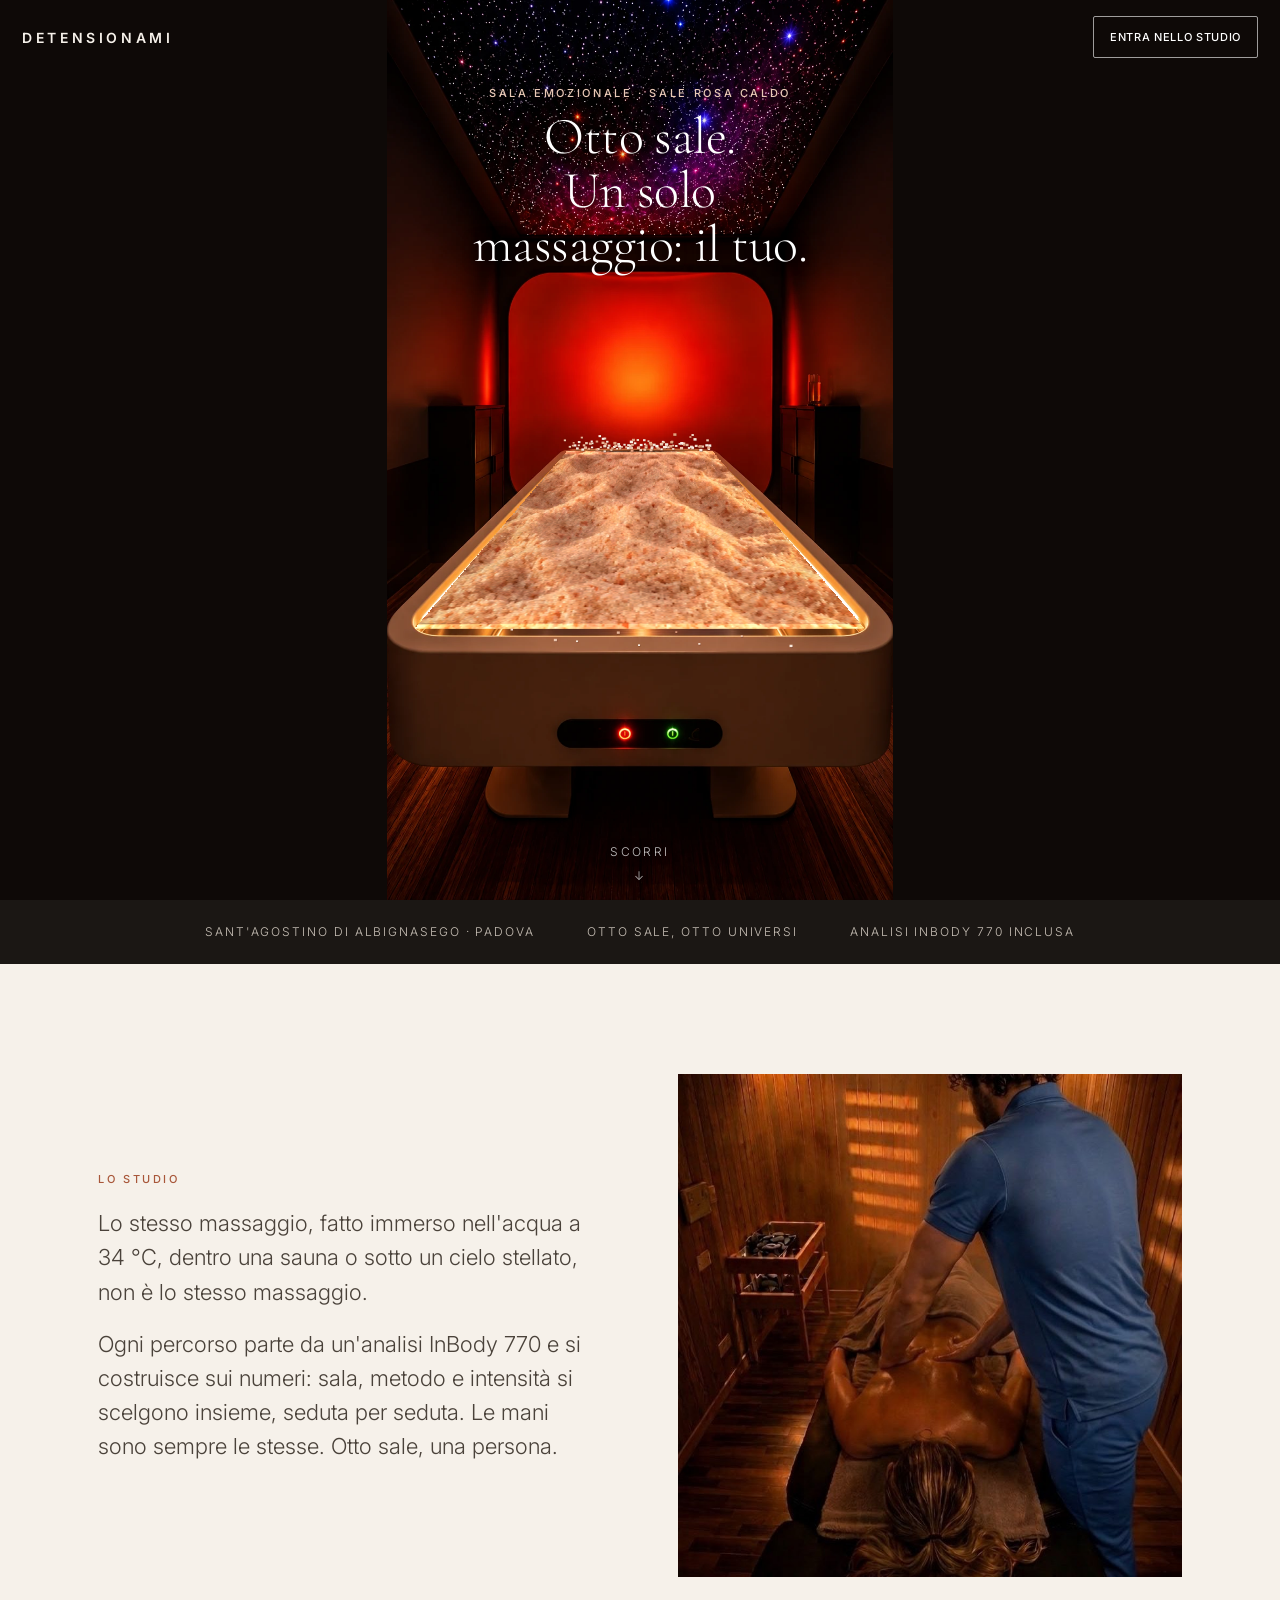
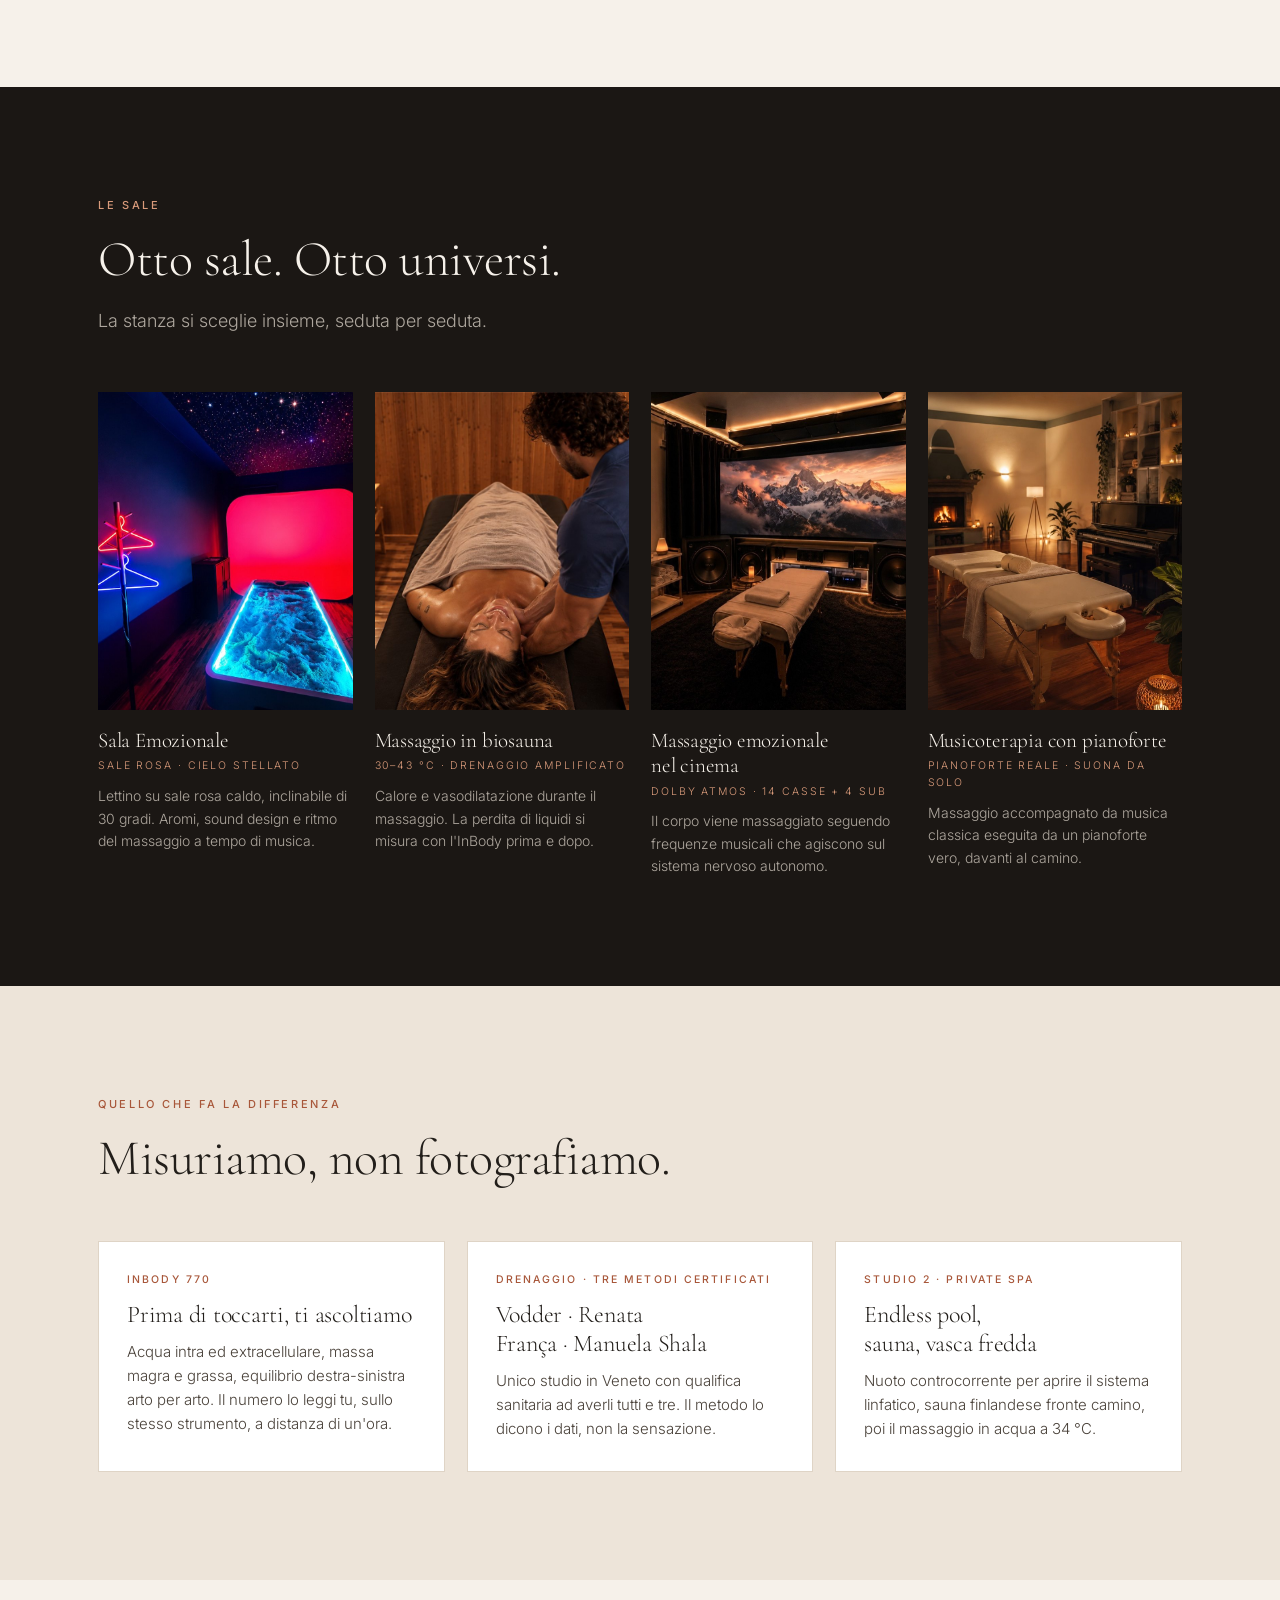
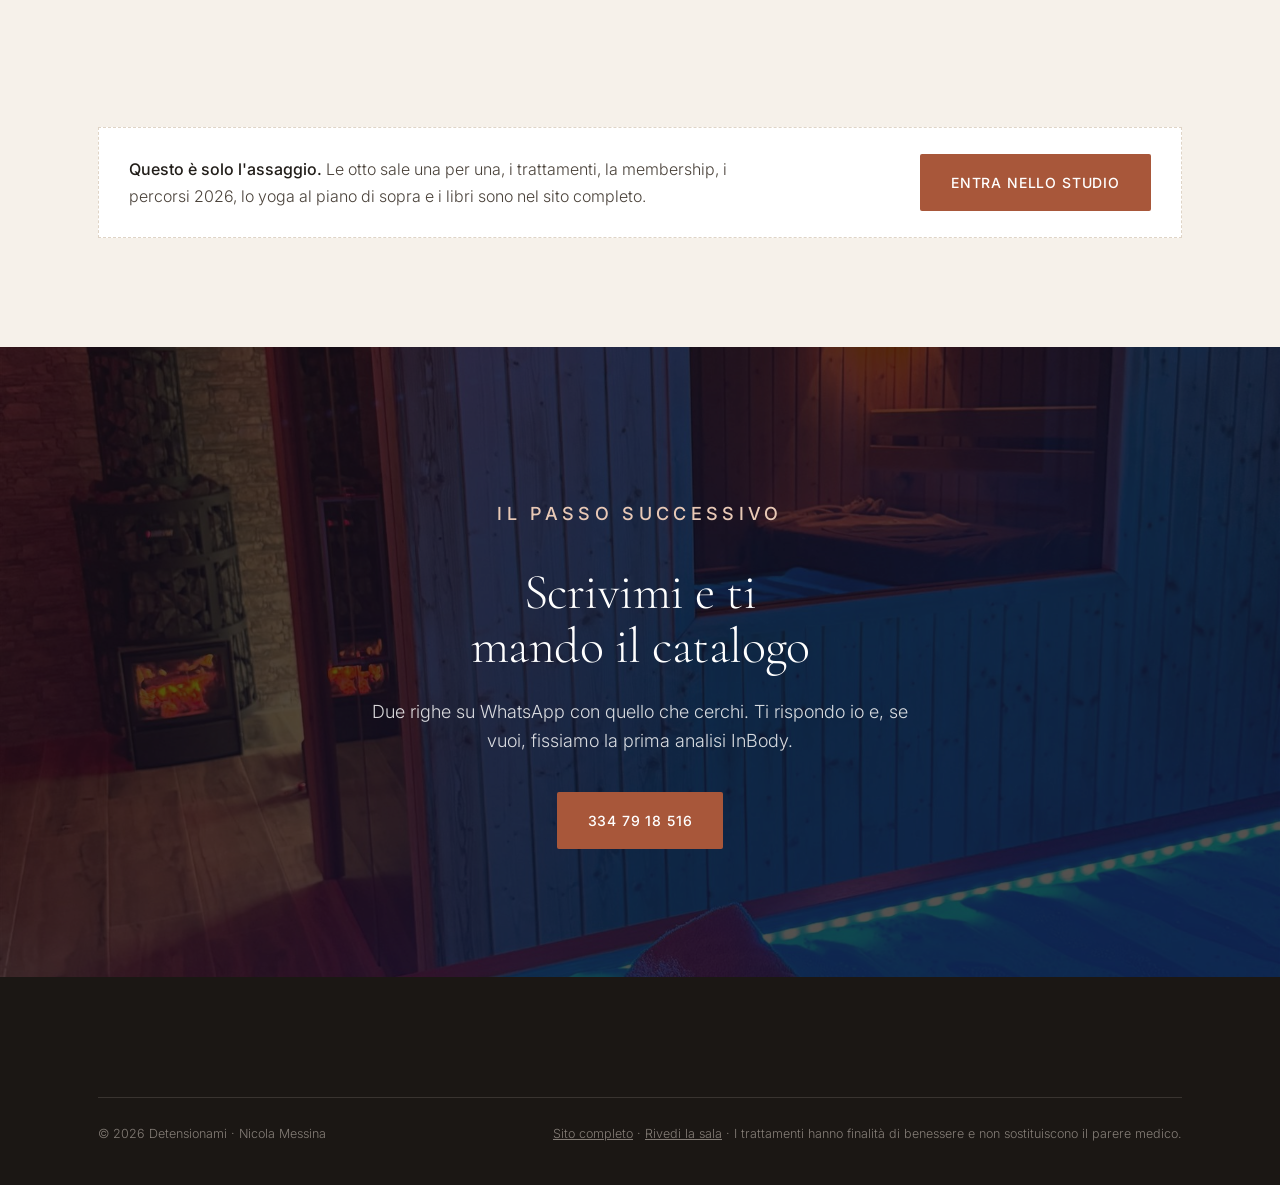
==== index.html @ c7fb6a57 "Sito completo in /studio/, collegato dalla pre-home Co-Authored-By: Claude Fable 5.1 <noreply@anthro" ====
<!doctype html>
<html lang="it">
<head>
<meta charset="utf-8">
<meta name="viewport" content="width=device-width, initial-scale=1, viewport-fit=cover">
<title>Detensionami — Sala Emozionale</title>
<meta name="description" content="Otto sale, un solo massaggio: il tuo. Detensionami, Sant'Agostino di Albignasego, Padova.">
<link rel="stylesheet" href="styles.css">
<style>
  /* ---------- pre-home: il lettino con il sale ---------- */
  .prehome{position:relative; height:100svh; min-height:560px; overflow:hidden; background:#0e0907; color:#fff; touch-action:pan-y}
  .prehome img.room{
    position:absolute; left:var(--img-x,0); top:var(--img-y,0); width:calc(941px * var(--img-scale,1)); height:calc(1671px * var(--img-scale,1));
    max-width:none; pointer-events:none; user-select:none;
  }
  .prehome canvas{position:absolute; inset:0; display:block; touch-action:pan-y}
  .prehome .top{
    position:absolute; left:0; right:0; top:0; z-index:3; display:flex; justify-content:space-between; align-items:center;
    padding:calc(16px + env(safe-area-inset-top)) 22px 0;
  }
  .prehome .logo{color:var(--sand); font-size:14px}
  .prehome .top .btn{padding:11px 16px; font-size:11px}
  .prehome .caption{
    position:absolute; left:0; right:0; top:calc(84px + env(safe-area-inset-top)); z-index:3; text-align:center; pointer-events:none;
    text-shadow:0 1px 14px rgba(0,0,0,.8); padding:0 22px;
  }
  .prehome .scroll-cue{
    position:absolute; left:0; right:0; bottom:calc(14px + env(safe-area-inset-bottom)); z-index:3; text-align:center; pointer-events:none;
    font-size:12px; letter-spacing:.2em; text-transform:uppercase; color:rgba(255,255,255,.75); text-shadow:0 1px 10px rgba(0,0,0,.9);
  }
  .prehome .scroll-cue::after{content:'↓'; display:block; margin-top:4px; animation:bob 1.6s ease-in-out infinite}
  .prehome .caption .eyebrow{color:var(--blush); margin-bottom:8px}
  .prehome .caption h1{font-size:clamp(28px,7vw,52px); color:#fff; max-width:14ch; margin:0 auto}
  .prehome .caption p.hint{margin:12px auto 0; font-size:14px; color:rgba(255,255,255,.8); max-width:30ch}
  @keyframes bob{0%,100%{transform:translateY(0)}50%{transform:translateY(6px)}}

  /* ---------- il messaggio ---------- */
  .scold{
    position:absolute; inset:0; z-index:4; display:flex; align-items:center; justify-content:center; padding:28px;
    background:rgba(14,9,7,.72); backdrop-filter:blur(6px); opacity:0; pointer-events:none; transition:opacity .6s ease;
  }
  .scold.show{opacity:1; pointer-events:auto}
  .scold .box{max-width:520px; text-align:center}
  .scold .box p.eyebrow{color:var(--clay-light)}
  .scold h2{color:var(--sand); font-size:clamp(30px,7vw,54px); margin-bottom:26px}
  .scold .actions{display:flex; gap:12px; justify-content:center; flex-wrap:wrap}
  .scold .btn-light{border-color:rgba(255,255,255,.4)}

  /* ---------- riassunto studio ---------- */
  .intro-band{padding:clamp(60px,9vw,110px) 0}
  .room-grid .room img{aspect-ratio:4/5}
  .site-footer{padding-top:60px}
  @media(max-width:900px){ .nav-links{display:none} }
</style>
</head>
<body>

<!-- ================= PRE-HOME ================= -->
<header class="prehome" id="prehome">
  <img class="room" src="img/lettino-vuoto.webp" alt="Sala emozionale: lettino LEMI Aemotion sotto il cielo stellato, luce rossa">
  <canvas id="salt" aria-hidden="true"></canvas>

  <div class="top">
    <a class="logo" href="studio/">DETENSIONAMI</a>
    <a class="btn btn-light" href="studio/">Entra nello studio</a>
  </div>

  <div class="caption">
    <p class="eyebrow">Sala emozionale · sale rosa caldo</p>
    <h1>Otto sale. Un solo massaggio: il tuo.</h1>
  </div>
  <div class="scroll-cue">Scorri</div>

  <div class="scold" id="scold" role="dialog" aria-live="polite">
    <div class="box">
      <p class="eyebrow" id="scoldEyebrow">Nicola</p>
      <h2 id="scoldText">Finito di fare casino? Secondo me hai bisogno di rilassarti.</h2>
      <div class="actions">
        <a class="btn btn-primary" href="studio/" id="scoldGo">Vieni a detensionarti</a>
        <button class="btn btn-light" type="button" id="scoldReset">Rimetti il sale</button>
      </div>
    </div>
  </div>
</header>

<main id="studio">

  <div class="strip">
    <div class="wrap">
      <span>Sant'Agostino di Albignasego · Padova</span>
      <span>Otto sale, otto universi</span>
      <span>Analisi InBody 770 inclusa</span>
    </div>
  </div>

  <section class="intro-band">
    <div class="wrap">
      <div class="split">
        <div class="split-body intro">
          <p class="eyebrow">Lo studio</p>
          <p>Lo stesso massaggio, fatto immerso nell'acqua a 34 °C, dentro una sauna o sotto un cielo stellato, non è lo stesso massaggio.</p>
          <p>Ogni percorso parte da un'analisi InBody 770 e si costruisce sui numeri: sala, metodo e intensità si scelgono insieme, seduta per seduta. Le mani sono sempre le stesse. Otto sale, una persona.</p>
        </div>
        <div class="split-media"><img src="img/hero-mani.jpg" alt="Nicola Messina esegue un drenaggio nella sala biosauna"></div>
      </div>
    </div>
  </section>

  <section class="sale">
    <div class="wrap">
      <div class="section-head">
        <p class="eyebrow" style="color:var(--clay-light)">Le sale</p>
        <h2>Otto sale. Otto universi.</h2>
        <p>La stanza si sceglie insieme, seduta per seduta.</p>
      </div>
      <div class="room-grid">
        <div class="room">
          <img src="img/emozionale.jpg" alt="Sala emozionale con lettino su sale rosa e cielo stellato">
          <h3>Sala Emozionale</h3>
          <p class="room-tag">Sale rosa · cielo stellato</p>
          <p>Lettino su sale rosa caldo, inclinabile di 30 gradi. Aromi, sound design e ritmo del massaggio a tempo di musica.</p>
        </div>
        <div class="room">
          <img src="img/biosauna-trattamento.jpg" alt="Massaggio nella sala biosauna">
          <h3>Massaggio in biosauna</h3>
          <p class="room-tag">30–43 °C · drenaggio amplificato</p>
          <p>Calore e vasodilatazione durante il massaggio. La perdita di liquidi si misura con l'InBody prima e dopo.</p>
        </div>
        <div class="room">
          <img src="img/cinema.jpg" alt="Sala cinema con lettino davanti allo schermo">
          <h3>Massaggio emozionale nel cinema</h3>
          <p class="room-tag">Dolby Atmos · 14 casse + 4 sub</p>
          <p>Il corpo viene massaggiato seguendo frequenze musicali che agiscono sul sistema nervoso autonomo.</p>
        </div>
        <div class="room">
          <img src="img/pianoforte.jpg" alt="Sala con pianoforte e camino acceso">
          <h3>Musicoterapia con pianoforte</h3>
          <p class="room-tag">Pianoforte reale · suona da solo</p>
          <p>Massaggio accompagnato da musica classica eseguita da un pianoforte vero, davanti al camino.</p>
        </div>
      </div>
    </div>
  </section>

  <section style="background:var(--sand-2)">
    <div class="wrap">
      <div class="section-head">
        <p class="eyebrow">Quello che fa la differenza</p>
        <h2>Misuriamo, non fotografiamo.</h2>
      </div>
      <div class="treat-grid">
        <div class="treat">
          <p class="t-meta">InBody 770</p>
          <h3>Prima di toccarti, ti ascoltiamo</h3>
          <p>Acqua intra ed extracellulare, massa magra e grassa, equilibrio destra-sinistra arto per arto. Il numero lo leggi tu, sullo stesso strumento, a distanza di un'ora.</p>
        </div>
        <div class="treat">
          <p class="t-meta">Drenaggio · tre metodi certificati</p>
          <h3>Vodder · Renata França · Manuela Shala</h3>
          <p>Unico studio in Veneto con qualifica sanitaria ad averli tutti e tre. Il metodo lo dicono i dati, non la sensazione.</p>
        </div>
        <div class="treat">
          <p class="t-meta">Studio 2 · private spa</p>
          <h3>Endless pool, sauna, vasca fredda</h3>
          <p>Nuoto controcorrente per aprire il sistema linfatico, sauna finlandese fronte camino, poi il massaggio in acqua a 34 °C.</p>
        </div>
      </div>
    </div>
  </section>

  <section>
    <div class="wrap">
      <div class="price-note">
        <p><strong>Questo è solo l'assaggio.</strong> Le otto sale una per una, i trattamenti, la membership, i percorsi 2026, lo yoga al piano di sopra e i libri sono nel sito completo.</p>
        <a class="btn btn-primary" href="studio/">Entra nello studio</a>
      </div>
    </div>
  </section>

  <section class="final">
    <img src="img/sauna-vasca.jpg" alt="Sauna finlandese e lettino ad acqua dello Studio 2">
    <div class="wrap">
      <p class="eyebrow" style="color:var(--blush)">Il passo successivo</p>
      <h2>Scrivimi e ti mando il catalogo</h2>
      <p>Due righe su WhatsApp con quello che cerchi. Ti rispondo io e, se vuoi, fissiamo la prima analisi InBody.</p>
      <a class="btn btn-primary" href="https://wa.me/393347918516?text=Ciao%20Nicola%2C%20vorrei%20ricevere%20il%20catalogo%20aggiornato%20in%20PDF." target="_blank" rel="noopener">334 79 18 516</a>
    </div>
  </section>

</main>

<footer class="site-footer">
  <div class="wrap">
    <div class="foot-bottom">
      <span>© 2026 Detensionami · Nicola Messina</span>
      <span><a href="studio/">Sito completo</a> · <a href="#prehome">Rivedi la sala</a> · I trattamenti hanno finalità di benessere e non sostituiscono il parere medico.</span>
    </div>
  </div>
</footer>

<script src="salt.js"></script>
<script>
(function () {
  // frasi diverse a ogni visita
  var PHRASES = [
    ['Nicola', 'Finito di fare casino? Secondo me hai bisogno di rilassarti.'],
    ['Nicola', 'Ti vedo stressato. Vieni a detensionarti.'],
    ['Nicola', 'Il sale lo rimetto a posto io. Tu pensa a respirare.'],
    ['Nicola', 'Ok, hai vinto. Ora tocca a me: un\'ora in sala emozionale.'],
    ['Nicola', 'Terza volta che svuoti il lettino. Ti aspetto, davvero.']
  ];
  var visit = 0;
  try { visit = parseInt(localStorage.getItem('dt-visit') || '0', 10); localStorage.setItem('dt-visit', String(visit + 1)); } catch (e) {}
  var phrase = PHRASES[Math.min(visit, PHRASES.length - 1)];
  document.getElementById('scoldEyebrow').textContent = phrase[0];
  document.getElementById('scoldText').textContent = phrase[1];

  var scold = document.getElementById('scold'), shown = false;
  Salt.onChange(function (fractionOut) {
    if (shown) return;
    // solo quando almeno metà del sale è fuori dal lettino
    if (fractionOut >= 0.5) { shown = true; scold.classList.add('show'); }
  });
  document.getElementById('scoldReset').addEventListener('click', function () {
    scold.classList.remove('show'); shown = false; Salt.reset();
  });
  document.getElementById('scoldGo').addEventListener('click', function () { scold.classList.remove('show'); });

  // la simulazione gira solo quando la pre-home è visibile
  var io = new IntersectionObserver(function (en) { en[0].isIntersecting ? Salt.resume() : Salt.pause(); }, { threshold: 0.05 });
  io.observe(document.getElementById('prehome'));
})();
</script>
</body>
</html>
---- styles.css ----
@import url('https://fonts.googleapis.com/css2?family=Cormorant+Garamond:wght@300;400;500&family=Inter:wght@300;400;500;600&display=swap');

/* Detensionami tokens — taken 1:1 from the studio website */
:root{
  /* surfaces */
  --sand:#F6F1EA;
  --sand-2:#EDE4D9;
  --paper:#FFFFFF;
  --espresso:#1B1714;
  /* text */
  --ink:#221E1A;
  --ink-soft:#4A423A;
  --muted:#8A7C6E;
  /* accent */
  --clay:#A8573A;
  --clay-dark:#8E4529;
  /* accents used on dark / photo surfaces */
  --clay-light:#D89A7A;
  --clay-glow:#E0A184;
  --blush:#E9C9B6;
  /* lines */
  --line:#DFD4C6;
  --line-dark:rgba(237,228,217,.16);
  /* type */
  --serif:'Cormorant Garamond', Georgia, 'Times New Roman', serif;
  --sans:'Inter', -apple-system, BlinkMacSystemFont, 'Segoe UI', Roboto, sans-serif;
  /* layout */
  --wrap:1140px;
  --header-h:74px;
  --bar-h:76px;
}

/* Detensionami component styles — extracted from the studio website */
*{box-sizing:border-box}
html{scroll-behavior:auto}
body{
  margin:0; background:var(--sand); color:var(--ink);
  font-family:var(--sans); font-size:17px; line-height:1.65;
  font-weight:300; -webkit-font-smoothing:antialiased;
}
img{max-width:100%; display:block}
a{color:inherit}
a:focus-visible, summary:focus-visible, button:focus-visible{outline:2px solid var(--clay); outline-offset:3px}
[id]{scroll-margin-top:calc(var(--header-h) + 8px)}

.wrap{max-width:var(--wrap); margin:0 auto; padding:0 28px}
.eyebrow{
  font-size:11px; letter-spacing:.24em; text-transform:uppercase;
  font-weight:500; color:var(--clay); margin:0 0 18px;
}
h1,h2,h3{font-family:var(--serif); font-weight:300; letter-spacing:-.01em; margin:0; text-wrap:balance}
h1{font-size:clamp(36px,6.4vw,74px); line-height:1.04}
h2{font-size:clamp(32px,4.4vw,50px); line-height:1.08}
h3{font-size:24px; line-height:1.2}
p{margin:0 0 18px}
section{padding:clamp(70px,8.5vw,120px) 0}
.mobile-only{display:none}

/* ---------- buttons ---------- */
.btn{
  display:inline-flex; align-items:center; justify-content:center; gap:10px;
  font-family:var(--sans); font-size:14px; font-weight:500; letter-spacing:.06em;
  text-transform:uppercase; text-decoration:none;
  padding:16px 30px; border-radius:2px; border:1px solid transparent;
  transition:background .2s ease, color .2s ease, border-color .2s ease;
  cursor:pointer;
}
.btn-primary{background:var(--clay); color:#fff}
.btn-primary:hover{background:var(--clay-dark)}
.btn-ghost{background:transparent; color:var(--ink); border-color:var(--ink)}
.btn-ghost:hover{background:var(--ink); color:var(--sand)}
.btn-light{background:transparent; color:#fff; border-color:rgba(255,255,255,.6)}
.btn-light:hover{background:#fff; color:var(--ink)}
.wa-icon{width:17px; height:17px; flex:none}

/* ---------- header ---------- */
.site-header{
  position:sticky; top:0; z-index:50;
  background:rgba(246,241,234,.94); backdrop-filter:blur(10px);
  border-bottom:1px solid var(--line);
}
.nav{display:flex; align-items:center; justify-content:space-between; height:var(--header-h); gap:16px}
.logo{
  font-family:var(--sans); font-size:15px; font-weight:600;
  letter-spacing:.26em; text-decoration:none;
}
.nav-links{display:flex; gap:30px; list-style:none; margin:0; padding:0}
.nav-links a{
  text-decoration:none; font-size:13px; letter-spacing:.1em;
  text-transform:uppercase; color:var(--ink-soft); font-weight:400;
}
.nav-links a:hover{color:var(--clay)}
.nav .btn{padding:12px 22px; font-size:12px}
.menu-btn{
  display:none; align-items:center; gap:10px;
  background:none; border:1px solid var(--ink); border-radius:2px;
  padding:10px 14px; font-family:var(--sans); font-size:12px; letter-spacing:.12em;
  text-transform:uppercase; color:var(--ink); cursor:pointer;
}
.menu-btn .bars{display:block; width:18px; height:12px; position:relative}
.menu-btn .bars::before,.menu-btn .bars::after{
  content:''; position:absolute; left:0; right:0; height:1.5px; background:currentColor;
  transition:transform .2s ease, top .2s ease;
}
.menu-btn .bars::before{top:0}
.menu-btn .bars::after{top:10px}
body.menu-open .menu-btn .bars::before{top:5px; transform:rotate(45deg)}
body.menu-open .menu-btn .bars::after{top:5px; transform:rotate(-45deg)}

/* full-screen menu (mobile) */
.menu{
  position:fixed; inset:0; z-index:60; background:var(--espresso); color:var(--sand);
  display:none; flex-direction:column; padding:calc(var(--header-h) + 24px) 28px 40px;
}
body.menu-open .menu{display:flex}
body.menu-open{overflow:hidden}
.menu .menu-close{
  position:absolute; top:18px; right:22px; background:none; border:0; color:var(--sand);
  font-size:34px; line-height:1; cursor:pointer; padding:8px 12px; font-weight:300;
}
.menu ol{list-style:none; margin:0; padding:0; counter-reset:m}
.menu li{border-bottom:1px solid rgba(237,228,217,.16)}
.menu li a{
  display:flex; align-items:baseline; gap:18px; text-decoration:none;
  font-family:var(--serif); font-size:34px; line-height:1.1; padding:20px 0;
}
.menu li a small{
  font-family:var(--sans); font-size:11px; letter-spacing:.2em; color:var(--clay-light); width:26px; flex:none;
}
.menu .menu-foot{margin-top:auto; padding-top:28px; font-size:13px; color:rgba(237,228,217,.6); line-height:1.7}
.menu .menu-foot a{text-decoration:none; color:var(--sand)}

/* fixed bottom bar (mobile) */
.bottom-bar{
  display:none; position:fixed; left:0; right:0; bottom:0; z-index:55;
  padding:10px 14px calc(10px + env(safe-area-inset-bottom));
  background:rgba(246,241,234,.96); backdrop-filter:blur(10px);
  border-top:1px solid var(--line);
  transition:transform .25s ease;
}
.bottom-bar .btn{width:100%; padding:16px 18px; font-size:13px}
.bottom-bar.is-hidden{transform:translateY(110%)}

/* page prev/next (mobile) */
.page-next{
  display:none; border-top:1px solid var(--line);
  padding:30px 28px 40px; text-align:center;
}
.page-next a{
  text-decoration:none; font-family:var(--serif); font-size:26px; color:var(--ink);
}
.page-next a small{
  display:block; font-family:var(--sans); font-size:11px; letter-spacing:.2em;
  text-transform:uppercase; color:var(--clay); margin-bottom:8px;
}
.sale + .page-next, .page-next.on-dark{background:var(--espresso); color:var(--sand); border-color:rgba(237,228,217,.16)}
.page-next.on-dark a{color:var(--sand)}

/* ---------- hero ---------- */
.hero{
  position:relative; display:flex; align-items:flex-end;
  padding:0; color:#fff; overflow:hidden;
}
.hero>img{
  position:absolute; inset:0; width:100%; height:100%;
  object-fit:cover; object-position:center 45%; z-index:0;
}
.hero::after{
  content:''; position:absolute; inset:0; z-index:1;
  background:linear-gradient(to top, rgba(20,16,13,.94) 0%, rgba(20,16,13,.62) 45%, rgba(20,16,13,.22) 100%);
}
.hero .wrap{position:relative; z-index:2; padding-top:clamp(120px,20vw,240px); padding-bottom:clamp(52px,7vw,86px); width:100%}
.hero .eyebrow{color:var(--blush)}
.hero h1{max-width:16ch}
.hero .lede{
  font-size:clamp(17px,2vw,21px); max-width:52ch;
  margin:24px 0 34px; color:rgba(255,255,255,.87); font-weight:300;
}
.hero-cta{display:flex; flex-wrap:wrap; gap:14px}

/* ---------- strip ---------- */
.strip{background:var(--espresso); color:var(--sand-2)}
.strip .wrap{
  display:flex; flex-wrap:wrap; justify-content:center; gap:14px 52px;
  padding-top:22px; padding-bottom:22px;
  font-size:12px; letter-spacing:.16em; text-transform:uppercase; text-align:center;
}
.strip span{opacity:.82}

/* ---------- intro ---------- */
.intro{max-width:720px}
.intro p{font-size:clamp(18px,2.1vw,22px); line-height:1.55; color:var(--ink-soft)}
.intro p:first-of-type{color:var(--ink)}

/* ---------- explore tiles (mobile home) ---------- */
.explore{padding:0 0 clamp(60px,8vw,100px)}
.tiles{display:grid; grid-template-columns:1fr 1fr; gap:12px}
.tile{
  position:relative; display:block; aspect-ratio:1/1.05; overflow:hidden;
  text-decoration:none; color:#fff; background:var(--espresso);
}
.tile img{width:100%; height:100%; object-fit:cover; opacity:.85}
.tile span{
  position:absolute; left:14px; right:14px; bottom:14px;
  font-family:var(--serif); font-size:22px; line-height:1.1;
  text-shadow:0 1px 10px rgba(0,0,0,.6);
}
.tile small{
  position:absolute; left:14px; top:12px; font-size:10px; letter-spacing:.2em;
  text-transform:uppercase; color:var(--blush);
}

/* ---------- benefits ---------- */
.benefits{background:var(--sand-2)}
.benefit-grid{
  display:grid; grid-template-columns:repeat(3,1fr); gap:1px;
  margin-top:56px; background:var(--line); border:1px solid var(--line);
}
.benefit{background:var(--sand-2); padding:34px 30px}
.benefit h3{font-size:20px; margin-bottom:8px}
.benefit p{font-size:15px; color:var(--ink-soft); margin:0; line-height:1.6}
@media(max-width:900px){ .benefit-grid{grid-template-columns:repeat(2,1fr)} }
@media(max-width:600px){ .benefit-grid{grid-template-columns:1fr} }

/* ---------- trattamenti ---------- */
.treat-grid{display:grid; grid-template-columns:repeat(3,1fr); gap:22px}
@media(max-width:900px){ .treat-grid{grid-template-columns:1fr 1fr} }
@media(max-width:600px){ .treat-grid{grid-template-columns:1fr} }
.treat{background:var(--paper); border:1px solid var(--line); padding:30px 28px}
.treat .t-meta{
  font-size:10.5px; letter-spacing:.2em; text-transform:uppercase;
  color:var(--clay); font-weight:500; margin:0 0 12px;
}
.treat h3{font-size:24px; margin-bottom:10px}
.treat p{font-size:15px; color:var(--ink-soft); margin:0; line-height:1.6}

/* ---------- percorsi ---------- */
.section-head{max-width:680px; margin-bottom:56px}
.section-head p{color:var(--muted); font-size:18px; margin:20px 0 0}
.cards{display:grid; grid-template-columns:repeat(2,1fr); gap:26px}
@media(max-width:860px){ .cards{grid-template-columns:1fr} }
.card{
  background:var(--paper); border:1px solid var(--line);
  padding:40px 36px 34px; display:flex; flex-direction:column;
  position:relative;
}
.card.featured{background:var(--espresso); color:var(--sand); border-color:var(--espresso)}
.card.featured .card-meta,.card.featured li{color:rgba(237,228,217,.78)}
.card.featured .card-rule{background:rgba(237,228,217,.2)}
.tag{
  position:absolute; top:-1px; right:-1px;
  background:var(--clay); color:#fff; font-size:10px; font-weight:600;
  letter-spacing:.18em; text-transform:uppercase; padding:8px 14px;
}
.card-meta{
  font-size:11px; letter-spacing:.2em; text-transform:uppercase;
  color:var(--muted); margin-bottom:14px; font-weight:500;
}
.card h3{font-size:30px; margin-bottom:6px}
.card-format{
  font-family:var(--serif); font-size:20px; color:var(--clay);
  margin:0 0 22px;
}
.card.featured .card-format{color:var(--clay-glow)}
.card-rule{height:1px; background:var(--line); margin:0 0 22px}
.card ul{list-style:none; margin:0 0 28px; padding:0; font-size:15.5px; color:var(--ink-soft)}
.card li{padding:9px 0 9px 26px; position:relative; line-height:1.5}
.card li::before{
  content:''; position:absolute; left:0; top:17px;
  width:9px; height:1px; background:var(--clay);
}
.card .btn{margin-top:auto; align-self:flex-start}

.price-note{
  margin-top:38px; padding:26px 30px;
  border:1px dashed var(--line); background:var(--paper);
  display:flex; flex-wrap:wrap; align-items:center; justify-content:space-between; gap:20px;
}
.price-note p{margin:0; font-size:16px; color:var(--ink-soft); max-width:62ch}
.price-note strong{font-weight:500; color:var(--ink)}

/* ---------- split ---------- */
.split{display:grid; grid-template-columns:1fr 1fr; gap:clamp(34px,6vw,80px); align-items:center}
.split.reverse .split-media{order:2}
@media(max-width:860px){ .split{grid-template-columns:1fr} .split.reverse .split-media{order:0} }
.split-media img{width:100%; max-height:620px; object-fit:cover}
.split-body p{color:var(--ink-soft)}
.quote{
  font-family:var(--serif); font-size:clamp(26px,3.2vw,36px); line-height:1.25;
  color:var(--ink); margin:0 0 22px;
}
.facts{list-style:none; margin:28px 0 0; padding:0; border-top:1px solid var(--line)}
.facts li{
  padding:14px 0; border-bottom:1px solid var(--line);
  font-size:15px; color:var(--ink-soft);
  display:flex; gap:16px; align-items:baseline;
}
.facts li b{
  font-weight:500; color:var(--clay); font-size:11px;
  letter-spacing:.16em; text-transform:uppercase; flex:none; width:112px;
}
.facts li a{text-decoration:none; border-bottom:1px solid var(--line)}

/* ---------- sale ---------- */
.sale{background:var(--espresso); color:var(--sand)}
.sale h2{color:var(--sand)}
.sale .section-head{max-width:760px}
.sale .section-head p{color:rgba(237,228,217,.7)}
.room-grid{display:grid; grid-template-columns:repeat(4,1fr); gap:22px}
@media(max-width:980px){ .room-grid{grid-template-columns:repeat(2,1fr)} }
@media(max-width:520px){ .room-grid{grid-template-columns:1fr} }
.room img{width:100%; aspect-ratio:4/5; object-fit:cover}
.room h3{font-size:21px; margin:18px 0 5px}
.room .room-tag{
  font-size:10.5px; letter-spacing:.18em; text-transform:uppercase;
  color:var(--clay-light); margin:0 0 10px;
}
.room p{font-size:14px; color:rgba(237,228,217,.7); margin:0; line-height:1.6}
.room-note{
  margin-top:48px; padding-top:34px; border-top:1px solid rgba(237,228,217,.16);
  display:grid; grid-template-columns:120px 1fr; gap:26px; align-items:center;
}
.room-note img{width:120px; height:120px; object-fit:cover}
.room-note p{margin:0; font-size:15px; color:rgba(237,228,217,.72); max-width:64ch}
.room-note b{font-weight:500; color:var(--sand)}
@media(max-width:520px){ .room-note{grid-template-columns:1fr} .room-note img{width:100%; height:180px} }

/* ---------- storia (percorsi) ---------- */
.story{background:var(--espresso); color:var(--sand)}
.story .q{font-family:var(--serif); font-size:clamp(28px,4vw,46px); line-height:1.15; max-width:22ch; margin:0 0 18px; color:var(--sand); text-wrap:balance}
.story .a{font-family:var(--serif); font-size:clamp(22px,2.8vw,30px); color:var(--clay-glow); margin:0 0 40px}
.story .day{max-width:62ch; color:rgba(237,228,217,.82); font-size:17px}
.story .day p{margin:0 0 14px}
.story .last{font-family:var(--serif); font-size:clamp(20px,2.4vw,26px); color:var(--sand); margin-top:26px}

/* ---------- quello che noti (sale) ---------- */
.notice{margin-top:64px; padding-top:44px; border-top:1px solid rgba(237,228,217,.16)}
.notice ul{list-style:none; margin:24px 0 0; padding:0; max-width:680px}
.notice li{font-family:var(--serif); font-size:clamp(21px,2.6vw,28px); line-height:1.25; padding:14px 0; border-bottom:1px solid rgba(237,228,217,.12)}
.notice li:last-child{color:var(--clay-glow)}

/* ---------- drenami ---------- */
.claim{font-family:var(--serif); font-size:clamp(24px,3vw,34px); line-height:1.25; max-width:24ch; margin:0 0 22px; text-wrap:balance}
.dren-grid{display:grid; grid-template-columns:repeat(2,1fr); gap:22px; margin-top:44px}
@media(max-width:700px){ .dren-grid{grid-template-columns:1fr} }
.dren{background:var(--paper); border:1px solid var(--line); padding:30px 28px}
.dren h3{font-size:24px; margin-bottom:10px}
.dren p{margin:0; font-size:15.5px; color:var(--ink-soft); line-height:1.6}
.tile.wide{grid-column:1/-1; aspect-ratio:2/1}

/* ---------- membership ---------- */
.member-head h2{max-width:20ch}
.vs-grid{display:grid; grid-template-columns:1fr 1fr; gap:22px; margin-top:44px}
@media(max-width:760px){ .vs-grid{grid-template-columns:1fr} }
.vs{padding:30px 28px; border:1px solid var(--line); background:var(--paper)}
.vs.win{background:var(--espresso); color:var(--sand); border-color:var(--espresso)}
.vs .vs-lbl{font-size:11px; letter-spacing:.2em; text-transform:uppercase; font-weight:500; color:var(--muted); margin:0 0 10px}
.vs.win .vs-lbl{color:var(--clay-light)}
.vs h3{font-size:26px; margin-bottom:16px}
.vs ul{list-style:none; margin:0; padding:0; font-size:15.5px; color:var(--ink-soft)}
.vs.win ul{color:rgba(237,228,217,.82)}
.vs li{padding:10px 0 10px 26px; position:relative; border-top:1px solid var(--line); line-height:1.5}
.vs.win li{border-top-color:rgba(237,228,217,.16)}
.vs li::before{content:''; position:absolute; left:0; top:20px; width:9px; height:1px; background:var(--clay)}
.cards.three{grid-template-columns:repeat(3,1fr)}
@media(max-width:980px){ .cards.three{grid-template-columns:1fr} }
.tl-wrap{display:grid; grid-template-columns:.9fr 1.1fr; gap:clamp(30px,5vw,70px); align-items:center}
@media(max-width:860px){ .tl-wrap{grid-template-columns:1fr} }
.timeline{border-left:2px solid var(--clay); padding-left:26px}
.tl{display:grid; grid-template-columns:82px 1fr; gap:16px; padding:14px 0; border-bottom:1px solid var(--line)}
.tl:last-child{border-bottom:0}
.tl .m{font-size:11px; letter-spacing:.16em; text-transform:uppercase; color:var(--clay); font-weight:500; padding-top:5px}
.tl h3{font-size:21px; margin-bottom:4px}
.tl p{margin:0; font-size:15px; color:var(--ink-soft); line-height:1.55}

/* ---------- libri ---------- */
.books{list-style:none; margin:0; padding:0; border-top:1px solid var(--line)}
.books li{
  display:grid; grid-template-columns:118px 1fr; gap:18px;
  padding:16px 0; border-bottom:1px solid var(--line); align-items:baseline;
}
.books .when{
  font-size:11px; letter-spacing:.14em; text-transform:uppercase;
  color:var(--clay); font-weight:500; font-variant-numeric:tabular-nums;
}
.books .when small{display:block; color:var(--muted); letter-spacing:.08em; margin-top:3px; font-size:10px}
.books h3{font-size:21px; margin:0 0 3px}
.books p{margin:0; font-size:14.5px; color:var(--ink-soft); line-height:1.55}
@media(max-width:520px){ .books li{grid-template-columns:1fr; gap:6px} }

/* ---------- contatti ---------- */
.contact-grid{display:grid; grid-template-columns:1fr 1fr; gap:clamp(30px,5vw,70px)}
@media(max-width:760px){ .contact-grid{grid-template-columns:1fr} }
.contact-grid h3{font-size:22px; margin-bottom:14px}
.contact-grid p{color:var(--ink-soft); font-size:16px}
.contact-list{list-style:none; margin:0; padding:0; border-top:1px solid var(--line)}
.contact-list li{border-bottom:1px solid var(--line)}
.contact-list a{
  display:flex; justify-content:space-between; align-items:center; gap:14px;
  padding:16px 0; text-decoration:none; font-size:16px;
}
.contact-list a span{color:var(--muted); font-size:12px; letter-spacing:.14em; text-transform:uppercase}
.contact-list a:hover{color:var(--clay)}

/* ---------- faq ---------- */
.faq-list{max-width:840px; border-top:1px solid var(--line)}
details{border-bottom:1px solid var(--line)}
summary{
  list-style:none; cursor:pointer; padding:24px 46px 24px 0;
  font-family:var(--serif); font-size:clamp(20px,2.3vw,25px);
  position:relative; color:var(--ink);
}
summary::-webkit-details-marker{display:none}
summary::after{
  content:'+'; position:absolute; right:6px; top:50%; transform:translateY(-50%);
  font-family:var(--sans); font-weight:300; font-size:26px; color:var(--clay);
}
details[open] summary::after{content:'\2013'}
summary:hover{color:var(--clay)}
details .answer{padding:0 60px 26px 0; color:var(--ink-soft); font-size:16px}
details .answer p:last-child{margin-bottom:0}

/* ---------- terms ---------- */
.terms{background:var(--sand-2)}
.terms-grid{display:grid; grid-template-columns:repeat(2,1fr); gap:0 60px}
@media(max-width:760px){ .terms-grid{grid-template-columns:1fr} }
.terms-grid ul{margin:0; padding:0}
.terms-grid li{
  list-style:none; padding:16px 0 16px 24px; position:relative;
  border-bottom:1px solid var(--line); font-size:15px; color:var(--ink-soft);
}
.terms-grid li::before{
  content:''; position:absolute; left:0; top:25px;
  width:8px; height:1px; background:var(--clay);
}

/* ---------- final cta ---------- */
.final{
  position:relative; color:#fff; text-align:center; overflow:hidden;
  padding:clamp(88px,10vw,140px) 0;
}
.final>img{position:absolute; inset:0; width:100%; height:100%; object-fit:cover; z-index:0}
.final::after{content:''; position:absolute; inset:0; background:rgba(20,16,13,.72); z-index:1}
.final .wrap{position:relative; z-index:2}
.final h2{max-width:18ch; margin:0 auto; color:#fff}
.final p{
  max-width:52ch; margin:24px auto 36px;
  color:rgba(255,255,255,.83); font-size:18px;
}

/* ---------- footer ---------- */
.site-footer{background:var(--espresso); color:rgba(237,228,217,.72); padding:80px 0 40px; font-size:14.5px}
.foot-grid{display:grid; grid-template-columns:1.6fr 1fr 1fr 1.2fr; gap:40px}
@media(max-width:860px){ .foot-grid{grid-template-columns:1fr 1fr} }
@media(max-width:520px){ .foot-grid{grid-template-columns:1fr} }
.foot-logo{
  font-size:15px; font-weight:600; letter-spacing:.26em; color:var(--sand);
  display:block; margin-bottom:16px; text-decoration:none;
}
.foot-grid p{margin:0 0 12px; line-height:1.7; max-width:34ch}
.foot-grid h4{
  font-family:var(--sans); font-size:11px; font-weight:500;
  letter-spacing:.2em; text-transform:uppercase; color:var(--sand);
  margin:0 0 18px;
}
.foot-grid ul{list-style:none; margin:0; padding:0}
.foot-grid li{margin-bottom:11px}
.foot-grid a{text-decoration:none}
.foot-grid a:hover{color:var(--clay-light)}
.foot-bottom{
  margin-top:60px; padding-top:26px; border-top:1px solid rgba(237,228,217,.14);
  display:flex; flex-wrap:wrap; gap:12px 30px; justify-content:space-between;
  font-size:12.5px; color:rgba(237,228,217,.5);
}


/* ---------- design-system additions (not on the site) ---------- */
/* section tones: the site sets these inline with style="background:var(--sand-2)" */
.tone-sand2{background:var(--sand-2)}
.tone-paper{background:var(--paper)}
/* eyebrow on dark / photo surfaces: the site sets these inline */
.eyebrow.on-dark{color:var(--clay-light)}
.eyebrow.on-photo{color:var(--blush)}
/* small button: the site sets this inline on the yoga cards */
.btn-sm{padding:12px 20px; font-size:12px}
.treat .treat-action{margin:18px 0 0}
.page-next.standalone{display:block}

@media(max-width:900px){
  :root{--header-h:64px}
  .nav-links{display:none}
  .hero .wrap{padding-top:96px}
  section{padding:60px 0}
}
@media(max-width:520px){
  .nav .btn span{display:none}
  .nav .btn{padding:11px 13px}
}
@media (prefers-reduced-motion: reduce){ *{transition:none !important} }

/* eyebrow inside .section-head / .intro: on the site the generic `p` rules of those
   containers override .eyebrow (muted 18px). Restore the eyebrow look. */
.section-head p.eyebrow, .intro p.eyebrow, .split-body p.eyebrow{
  font-size:11px; line-height:1.65; color:var(--clay); margin:0 0 18px;
}
.section-head p.eyebrow.on-dark, .intro p.eyebrow.on-dark, .sale .section-head p.eyebrow{color:var(--clay-light)}
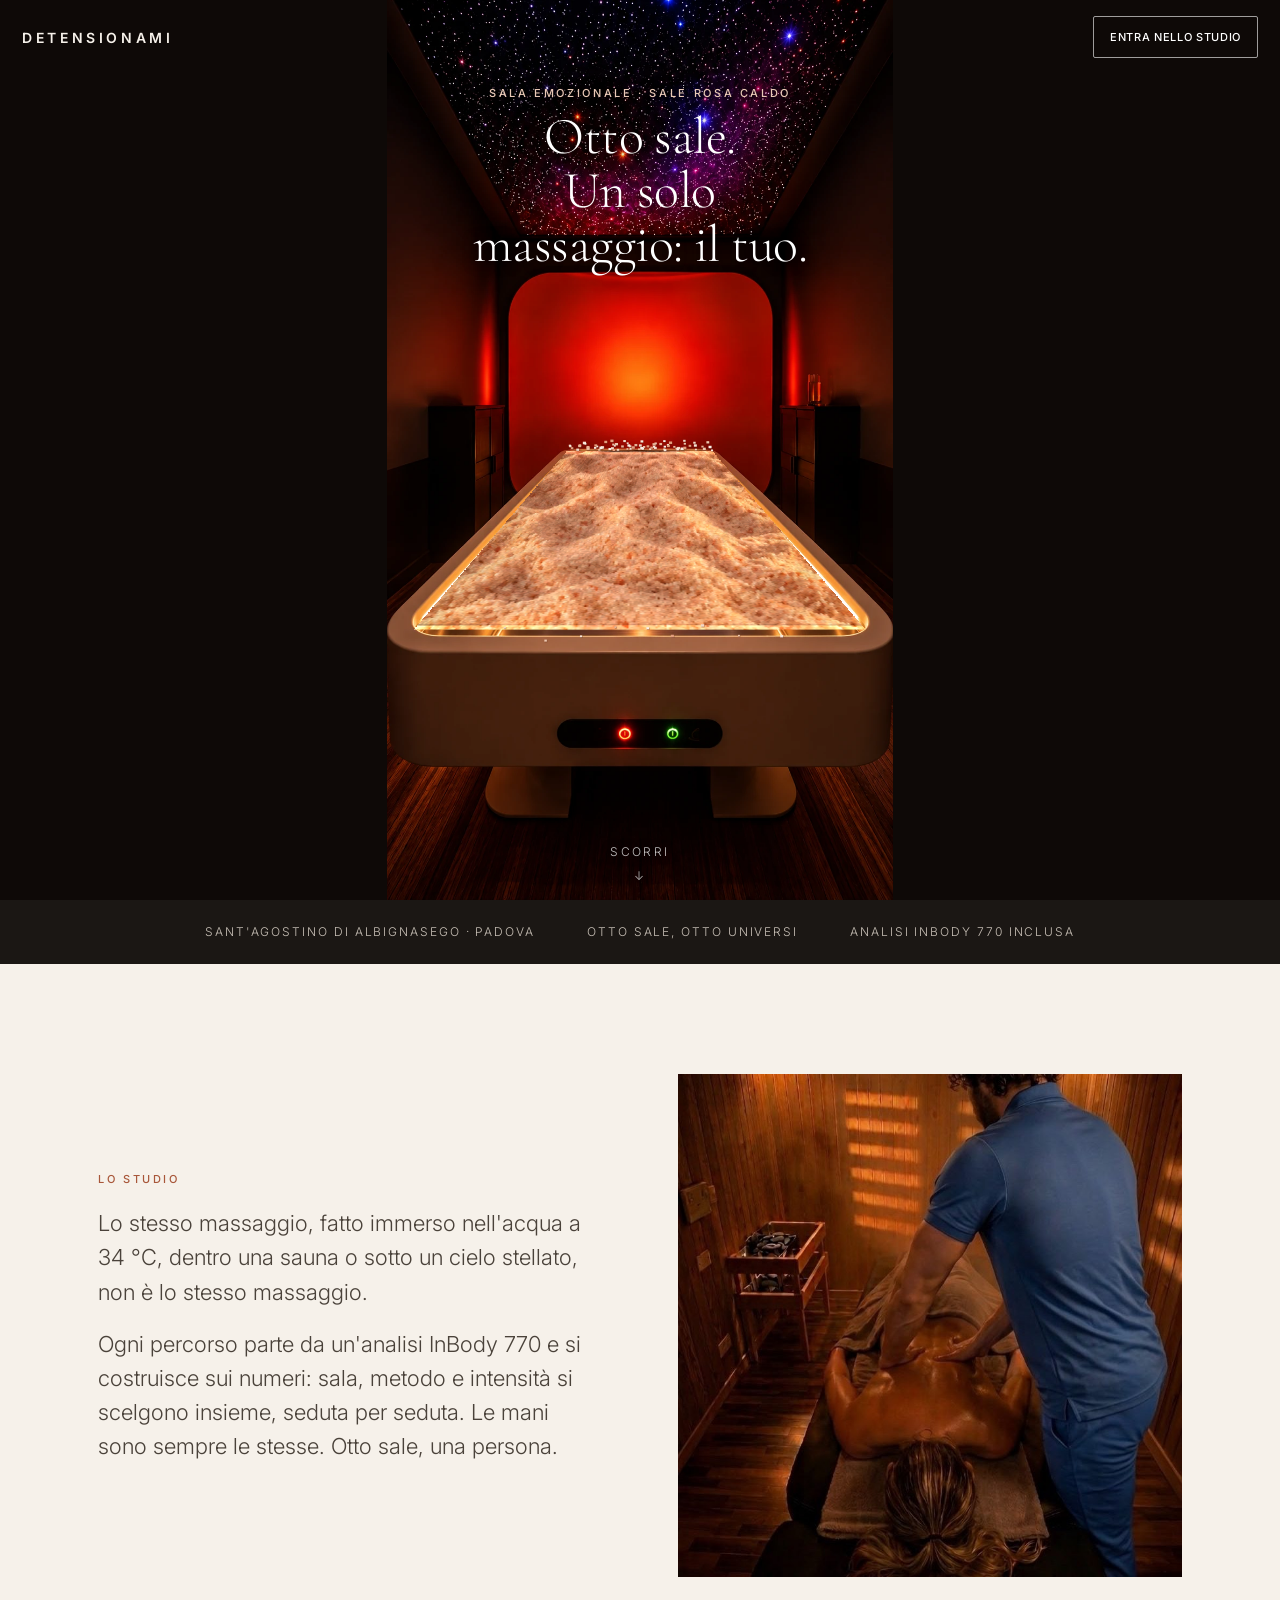
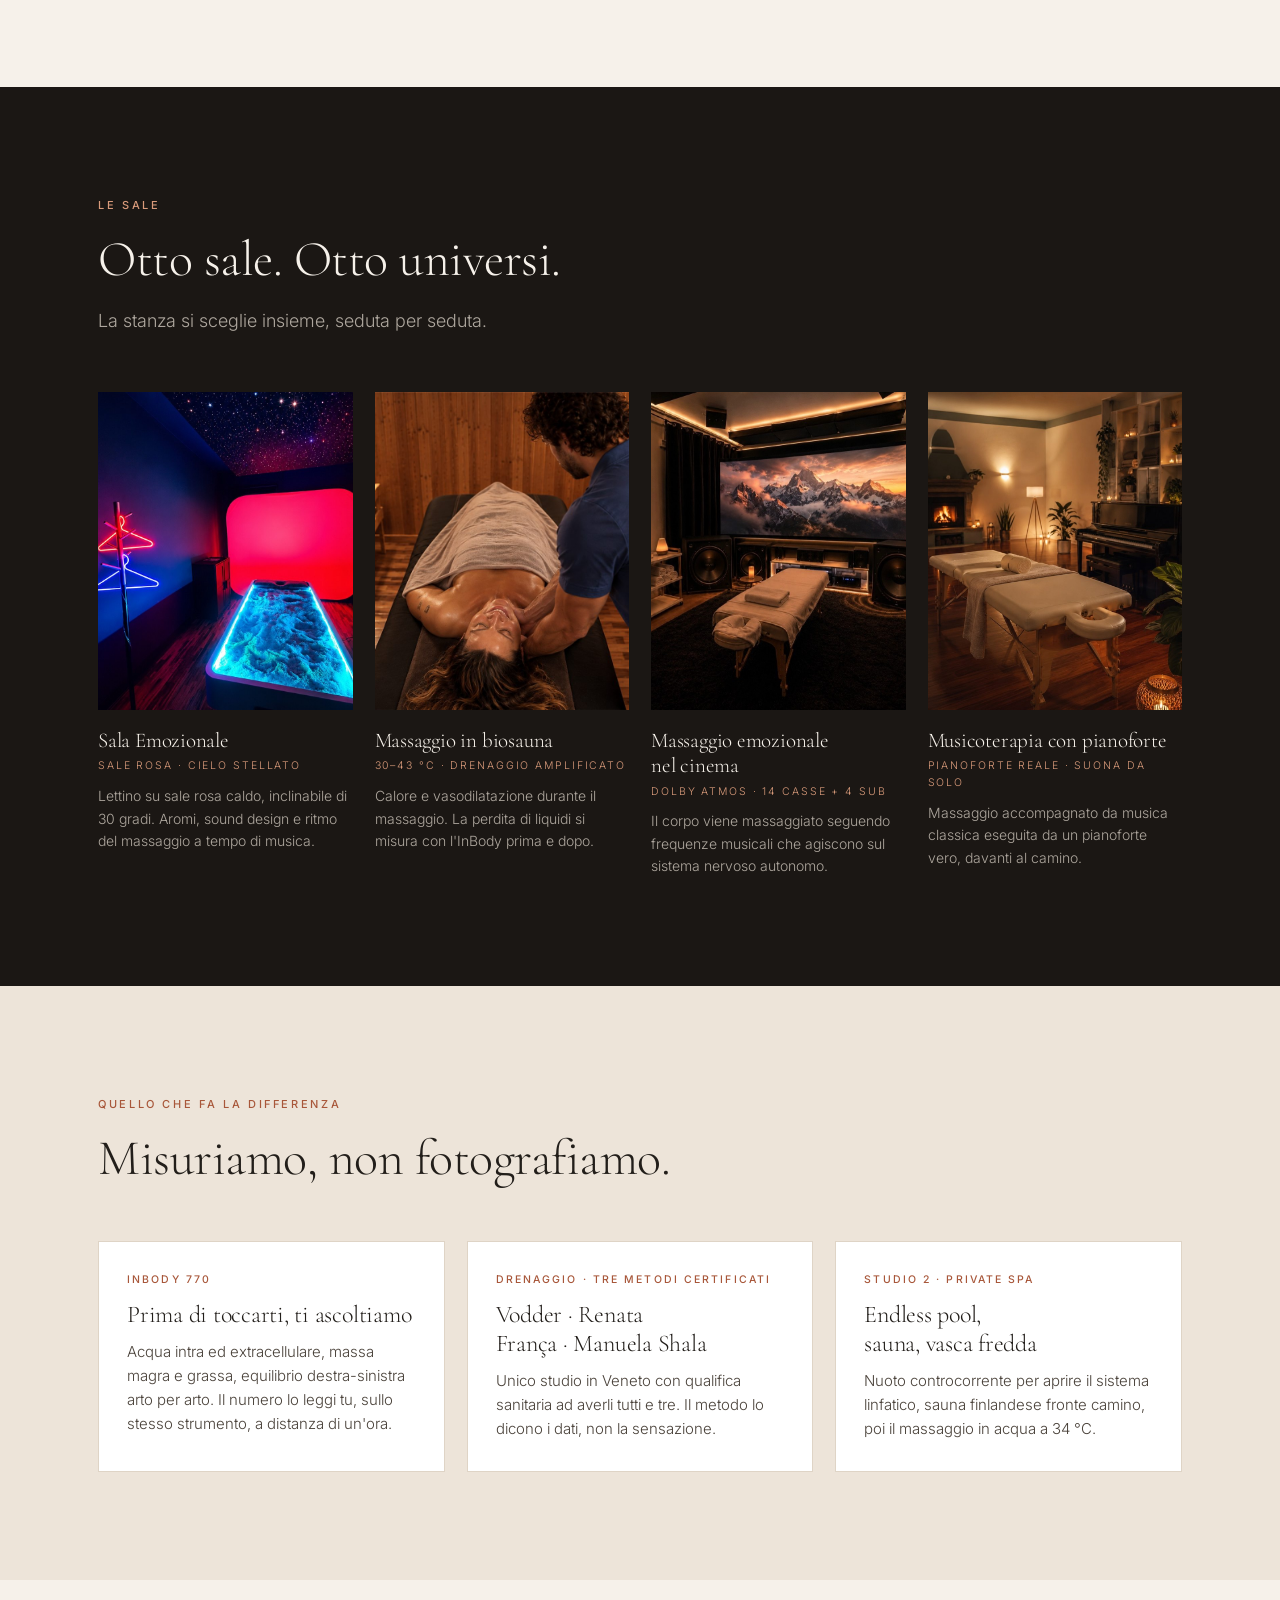
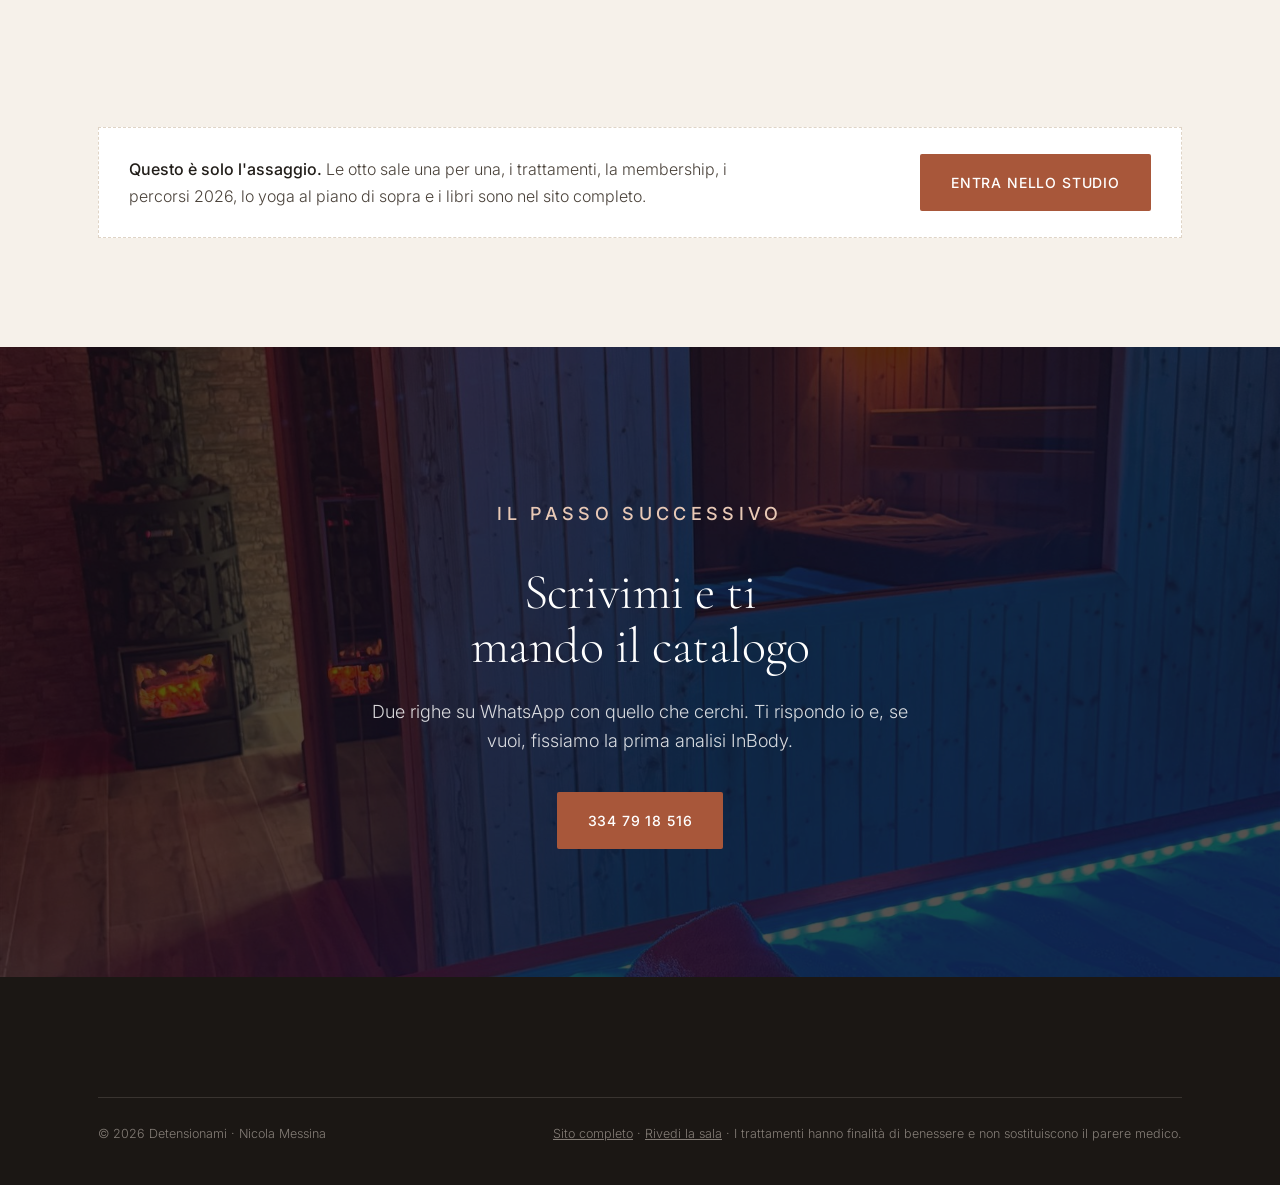
==== commit 72d56463: "Sala biosauna: pietre lanciabili e stufa con vapore; sala casuale a ogni accesso Co-Authored-By: Cla" ====
--- a/index.html
+++ b/index.html
@@ -57,7 +57,7 @@
 
 <!-- ================= PRE-HOME ================= -->
 <header class="prehome" id="prehome">
-  <img class="room" src="img/lettino-vuoto.webp" alt="Sala emozionale: lettino LEMI Aemotion sotto il cielo stellato, luce rossa">
+  <img class="room" src="" alt="">
   <canvas id="salt" aria-hidden="true"></canvas>
 
   <div class="top">
@@ -199,36 +199,63 @@
 </footer>
 
 <script src="salt.js"></script>
+<script src="biosauna.js"></script>
 <script>
 (function () {
-  // frasi diverse a ogni visita
-  var PHRASES = [
-    ['Nicola', 'Finito di fare casino? Secondo me hai bisogno di rilassarti.'],
-    ['Nicola', 'Ti vedo stressato. Vieni a detensionarti.'],
-    ['Nicola', 'Il sale lo rimetto a posto io. Tu pensa a respirare.'],
-    ['Nicola', 'Ok, hai vinto. Ora tocca a me: un\'ora in sala emozionale.'],
-    ['Nicola', 'Terza volta che svuoti il lettino. Ti aspetto, davvero.']
-  ];
+  // ogni accesso apre una sala a caso (o quella scelta con ?sala=...)
+  var ROOMS = {
+    emozionale: {
+      eyebrow: 'Sala emozionale · sale rosa caldo',
+      alt: 'Sala emozionale: lettino LEMI Aemotion sotto il cielo stellato, luce rossa',
+      reset: 'Rimetti il sale',
+      phrases: [
+        'Finito di fare casino? Secondo me hai bisogno di rilassarti.',
+        'Ti vedo stressato. Vieni a detensionarti.',
+        'Il sale lo rimetto a posto io. Tu pensa a respirare.',
+        'Ok, hai vinto. Ora tocca a me: un\'ora in sala emozionale.',
+        'Terza volta che svuoti il lettino. Ti aspetto, davvero.'
+      ]
+    },
+    biosauna: {
+      eyebrow: 'Sala biosauna · pietre calde',
+      alt: 'Cabina biosauna in legno con lettino, telo e pietre calde',
+      reset: 'Rimetti le pietre',
+      phrases: [
+        'Hai finito di tirare sassi? Sdraiati, il vapore lo faccio io.',
+        'Le pietre servono calde sulla schiena, non per terra. Vieni.',
+        'Ti vedo stressato. Trenta gradi e due mani: vieni a detensionarti.',
+        'Ok, la stufa è piena. Ora tocca a te: un\'ora in biosauna.'
+      ]
+    }
+  };
+  var ids = Object.keys(ROOMS);
+  var want = new URLSearchParams(location.search).get('sala');
+  var id = ROOMS[want] ? want : ids[(Math.random() * ids.length) | 0];
+  var cfg = ROOMS[id], mod = window.Rooms[id];
+
+  var stage = document.getElementById('prehome'), canvas = document.getElementById('salt'), img = stage.querySelector('img.room');
+  img.src = mod.photo; img.alt = cfg.alt;
+  document.querySelector('.caption .eyebrow').textContent = cfg.eyebrow;
+  document.getElementById('scoldReset').textContent = cfg.reset;
+
+  // frasi diverse a ogni visita, per sala
   var visit = 0;
-  try { visit = parseInt(localStorage.getItem('dt-visit') || '0', 10); localStorage.setItem('dt-visit', String(visit + 1)); } catch (e) {}
-  var phrase = PHRASES[Math.min(visit, PHRASES.length - 1)];
-  document.getElementById('scoldEyebrow').textContent = phrase[0];
-  document.getElementById('scoldText').textContent = phrase[1];
-
+  try { visit = parseInt(localStorage.getItem('dt-visit-' + id) || '0', 10); localStorage.setItem('dt-visit-' + id, String(visit + 1)); } catch (e) {}
+  document.getElementById('scoldText').textContent = cfg.phrases[Math.min(visit, cfg.phrases.length - 1)];
+
+  var room = mod.init(canvas, stage);
   var scold = document.getElementById('scold'), shown = false;
-  Salt.onChange(function (fractionOut) {
+  room.onChange(function (mess) {
     if (shown) return;
-    // solo quando almeno metà del sale è fuori dal lettino
-    if (fractionOut >= 0.5) { shown = true; scold.classList.add('show'); }
+    if (mess >= 0.5) { shown = true; scold.classList.add('show'); }   // almeno metà del "casino" possibile
   });
-  document.getElementById('scoldReset').addEventListener('click', function () {
-    scold.classList.remove('show'); shown = false; Salt.reset();
-  });
+  document.getElementById('scoldReset').addEventListener('click', function () { scold.classList.remove('show'); shown = false; room.reset(); });
   document.getElementById('scoldGo').addEventListener('click', function () { scold.classList.remove('show'); });
 
   // la simulazione gira solo quando la pre-home è visibile
-  var io = new IntersectionObserver(function (en) { en[0].isIntersecting ? Salt.resume() : Salt.pause(); }, { threshold: 0.05 });
-  io.observe(document.getElementById('prehome'));
+  var io = new IntersectionObserver(function (en) { en[0].isIntersecting ? room.resume() : room.pause(); }, { threshold: 0.05 });
+  io.observe(stage);
+  window.Room = room;
 })();
 </script>
 </body>
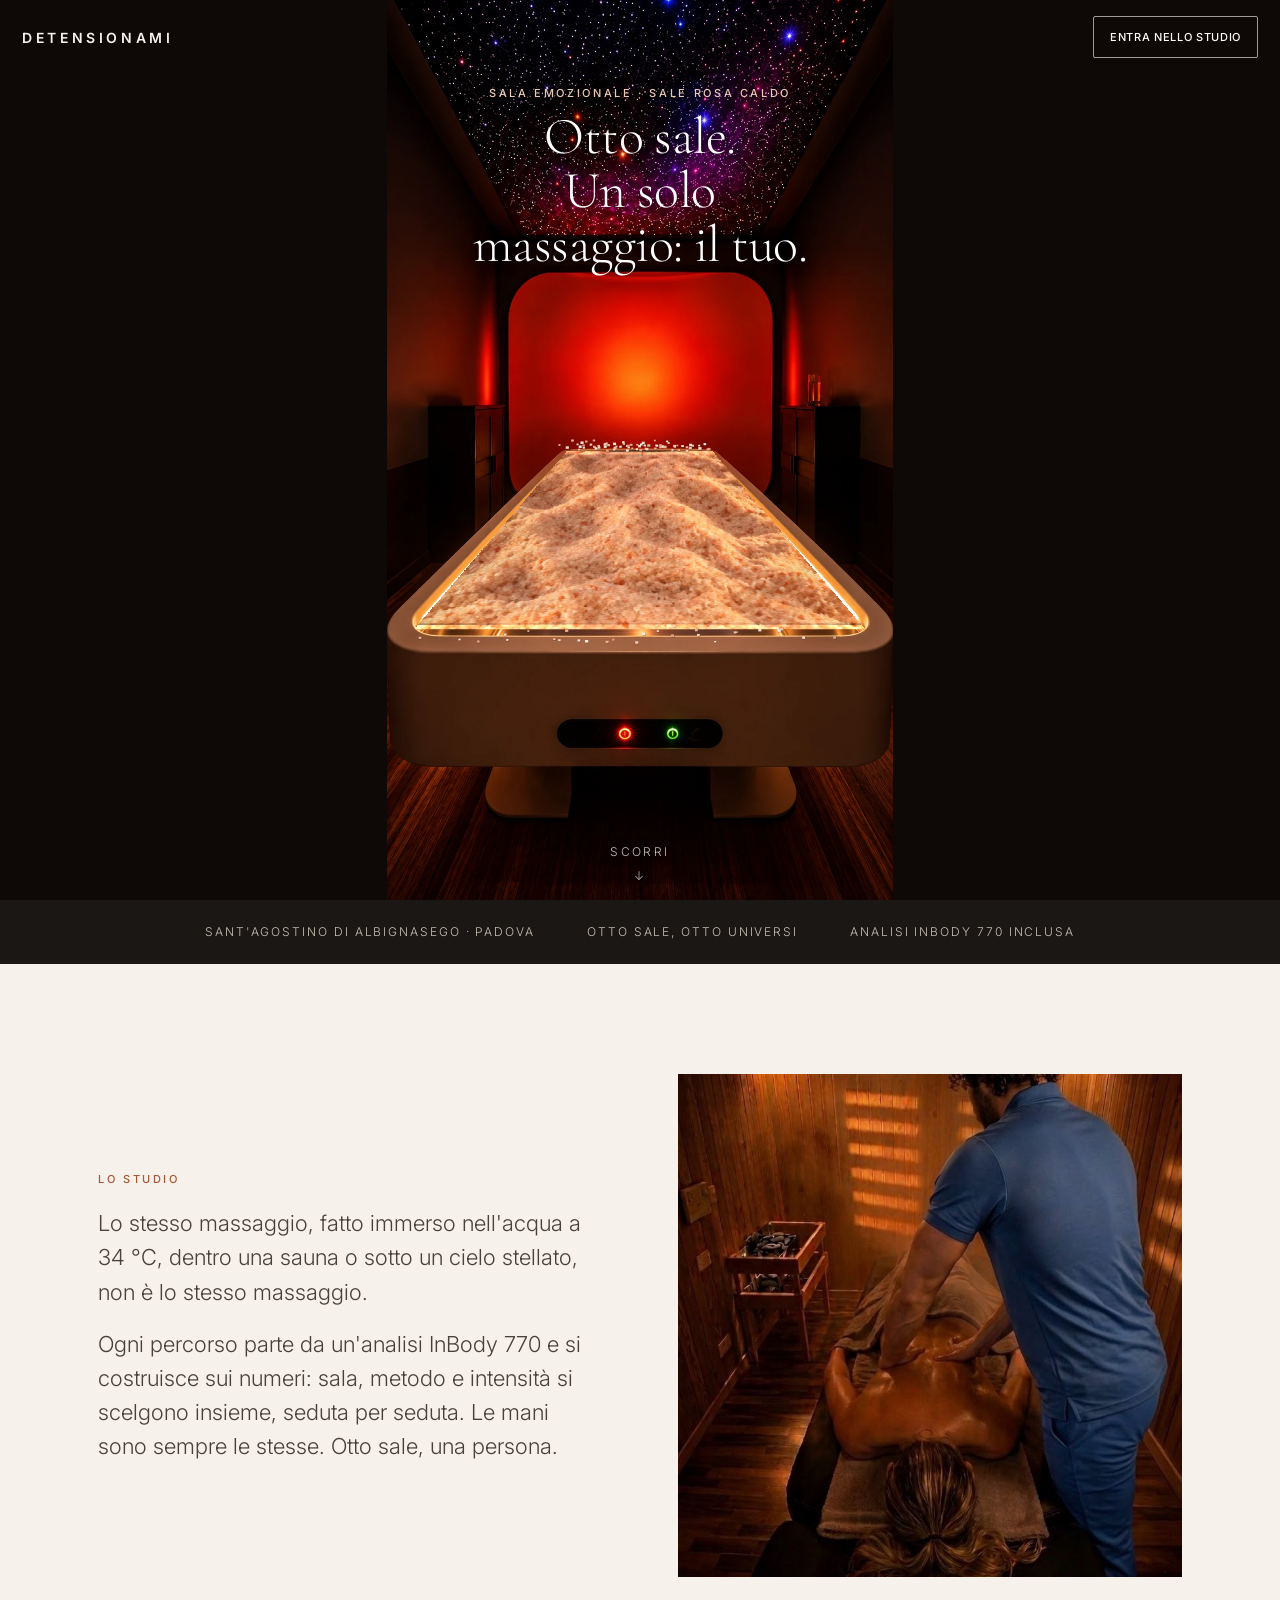
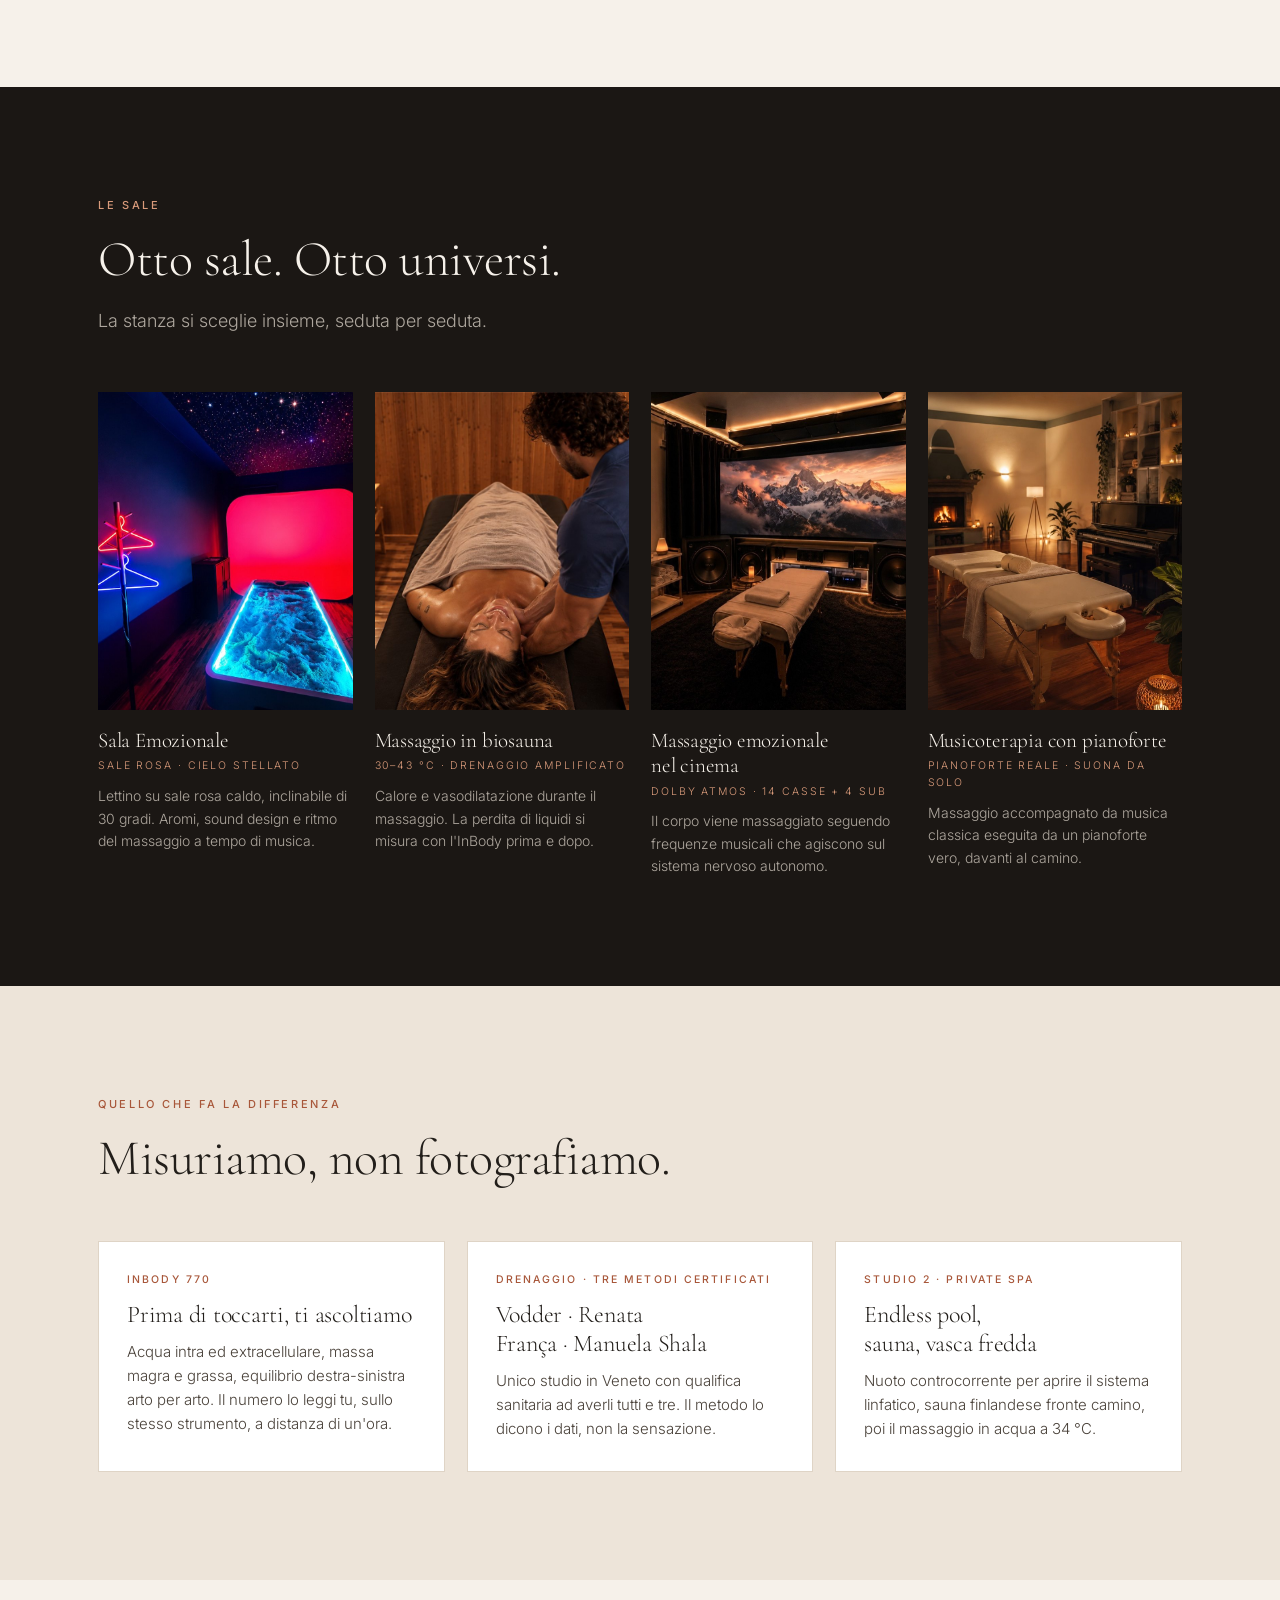
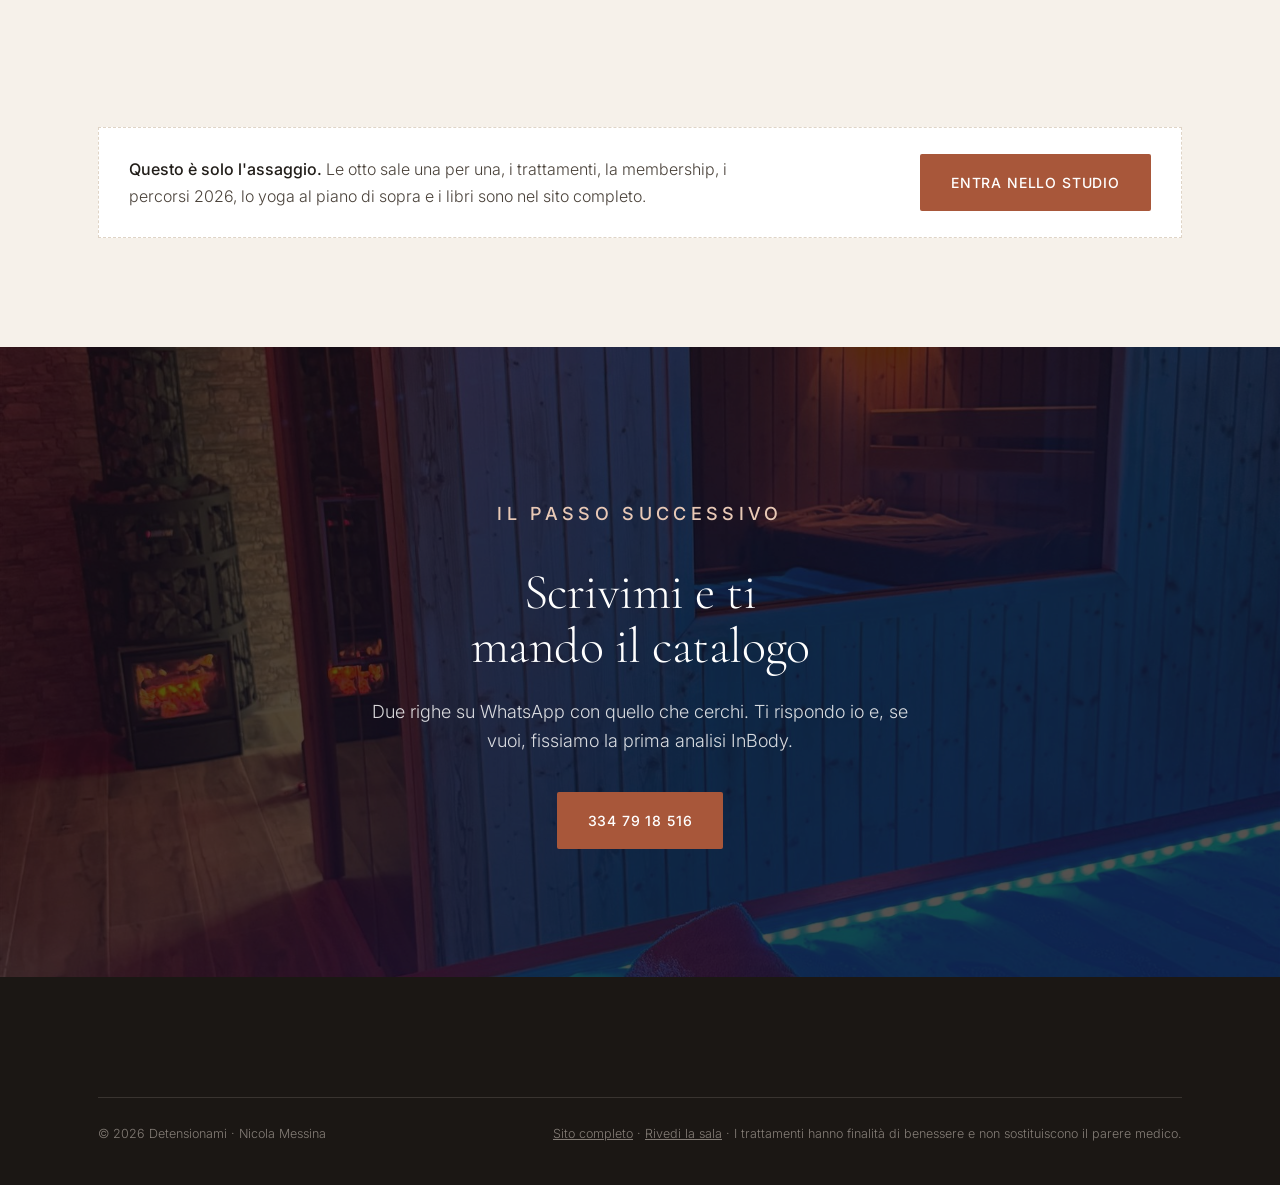
==== commit d32c9197: "Pre-home: mai la stessa sala due volte di fila Co-Authored-By: Claude Fable 5.1 <noreply@anthropic.c" ====
--- a/index.html
+++ b/index.html
@@ -198,8 +198,8 @@
   </div>
 </footer>
 
-<script src="salt.js"></script>
-<script src="biosauna.js"></script>
+<script src="salt.js?v=3"></script>
+<script src="biosauna.js?v=3"></script>
 <script>
 (function () {
   // ogni accesso apre una sala a caso (o quella scelta con ?sala=...)
@@ -230,7 +230,11 @@
   };
   var ids = Object.keys(ROOMS);
   var want = new URLSearchParams(location.search).get('sala');
-  var id = ROOMS[want] ? want : ids[(Math.random() * ids.length) | 0];
+  // mai la stessa sala due volte di fila
+  var last = null; try { last = localStorage.getItem('dt-last-room'); } catch (e) {}
+  var pool = ids.length > 1 ? ids.filter(function (k) { return k !== last; }) : ids;
+  var id = ROOMS[want] ? want : pool[(Math.random() * pool.length) | 0];
+  try { localStorage.setItem('dt-last-room', id); } catch (e) {}
   var cfg = ROOMS[id], mod = window.Rooms[id];
 
   var stage = document.getElementById('prehome'), canvas = document.getElementById('salt'), img = stage.querySelector('img.room');
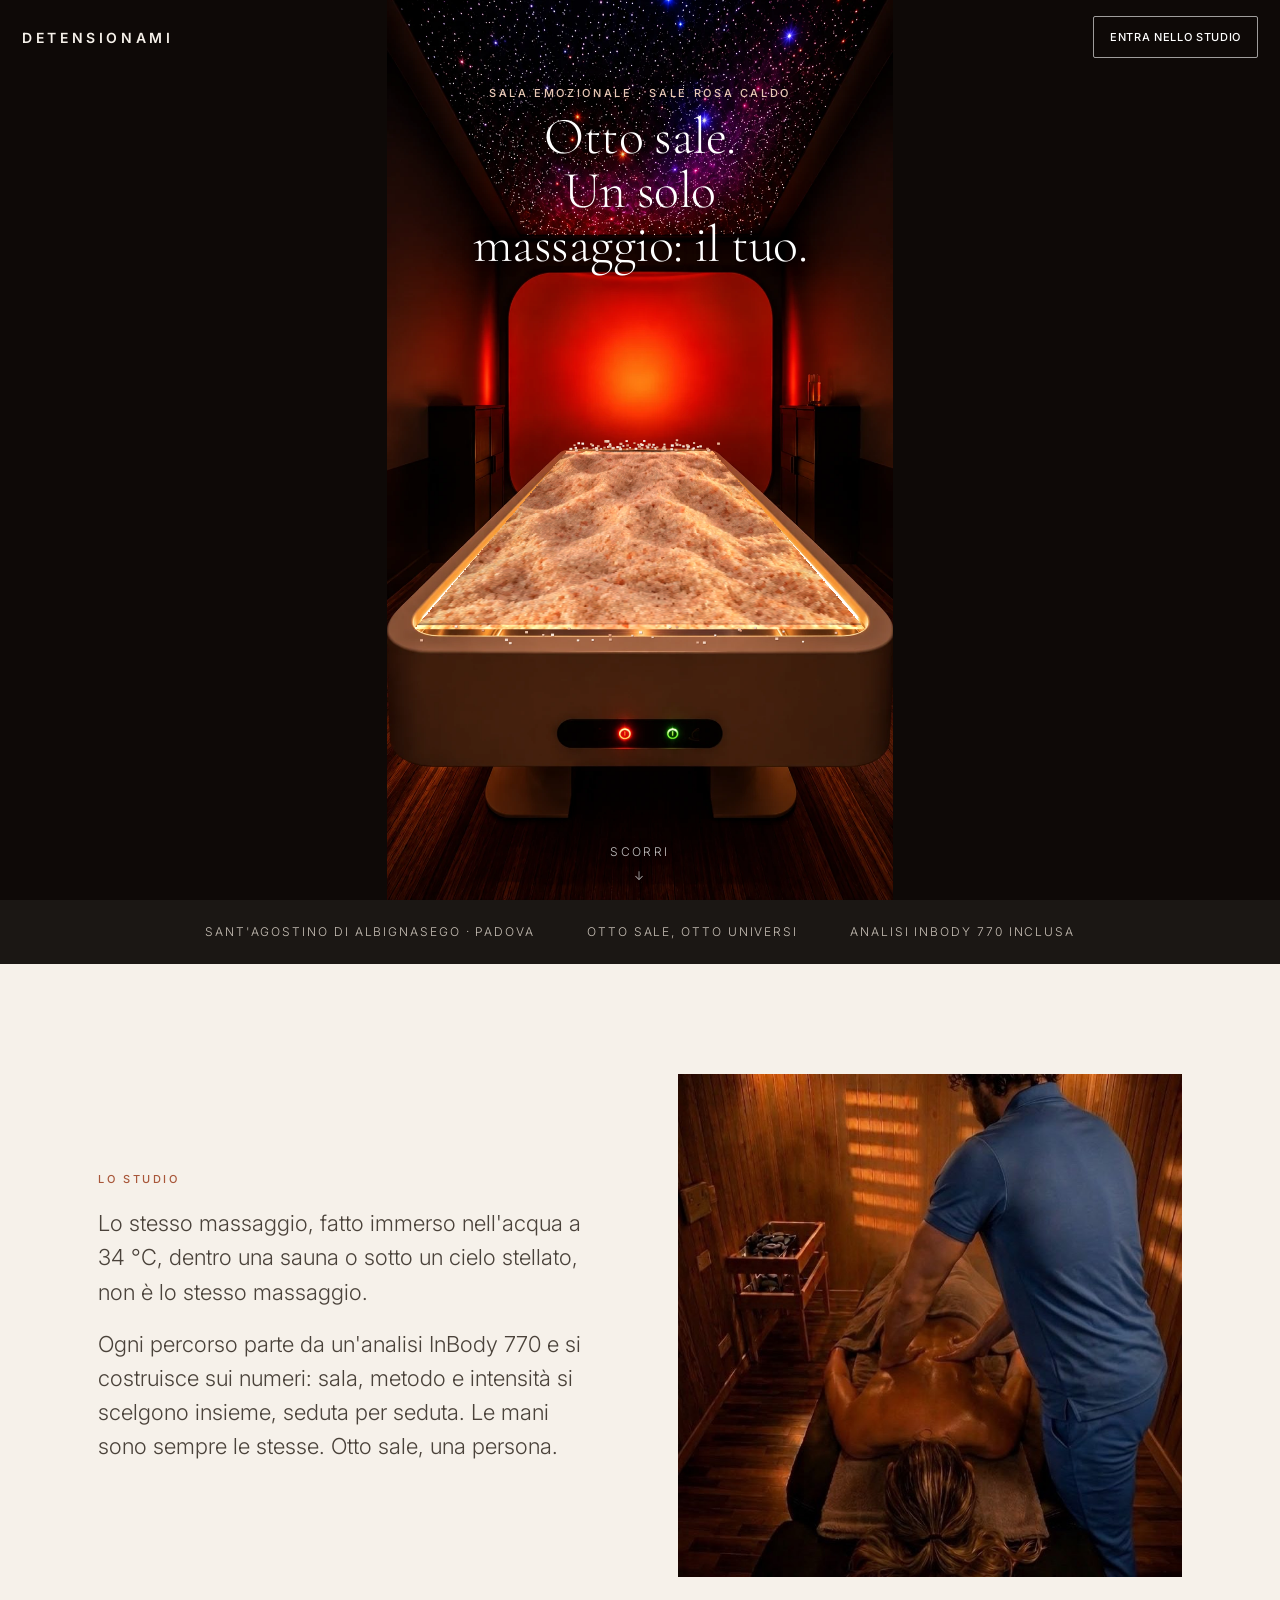
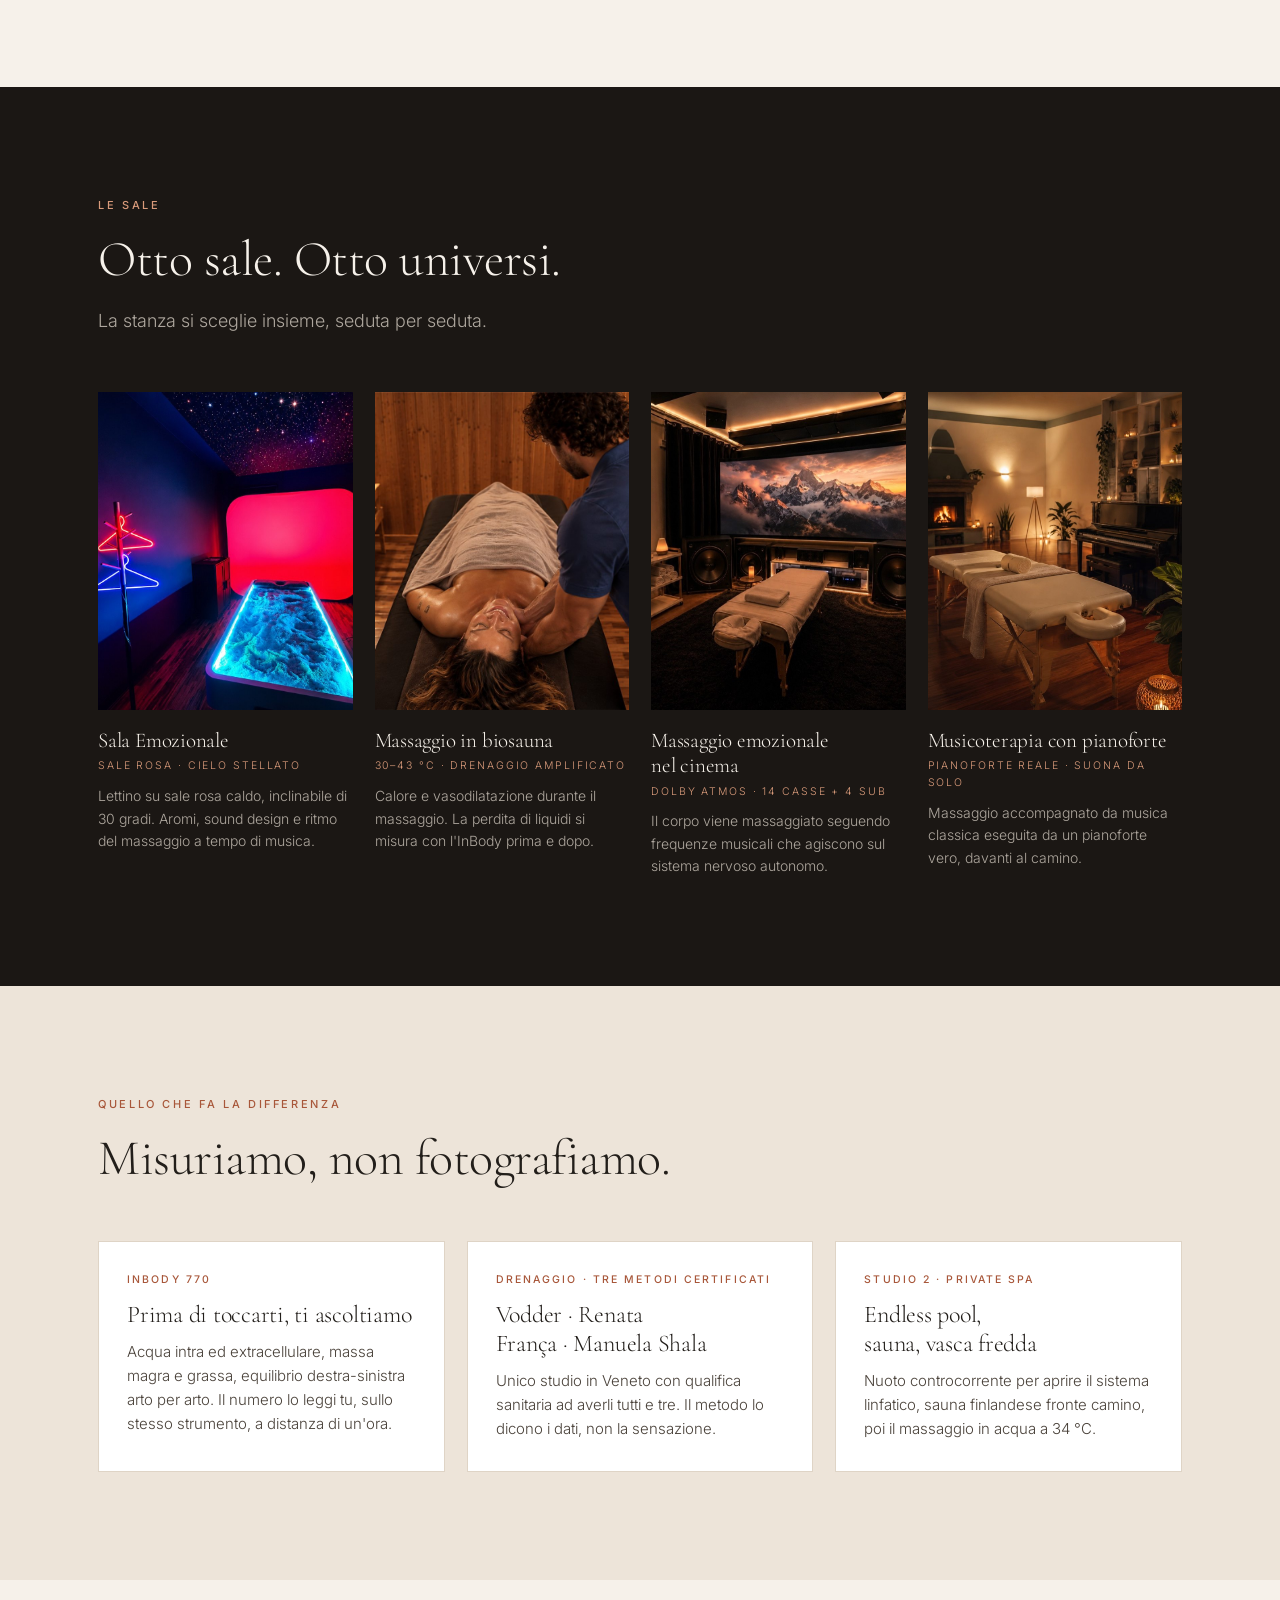
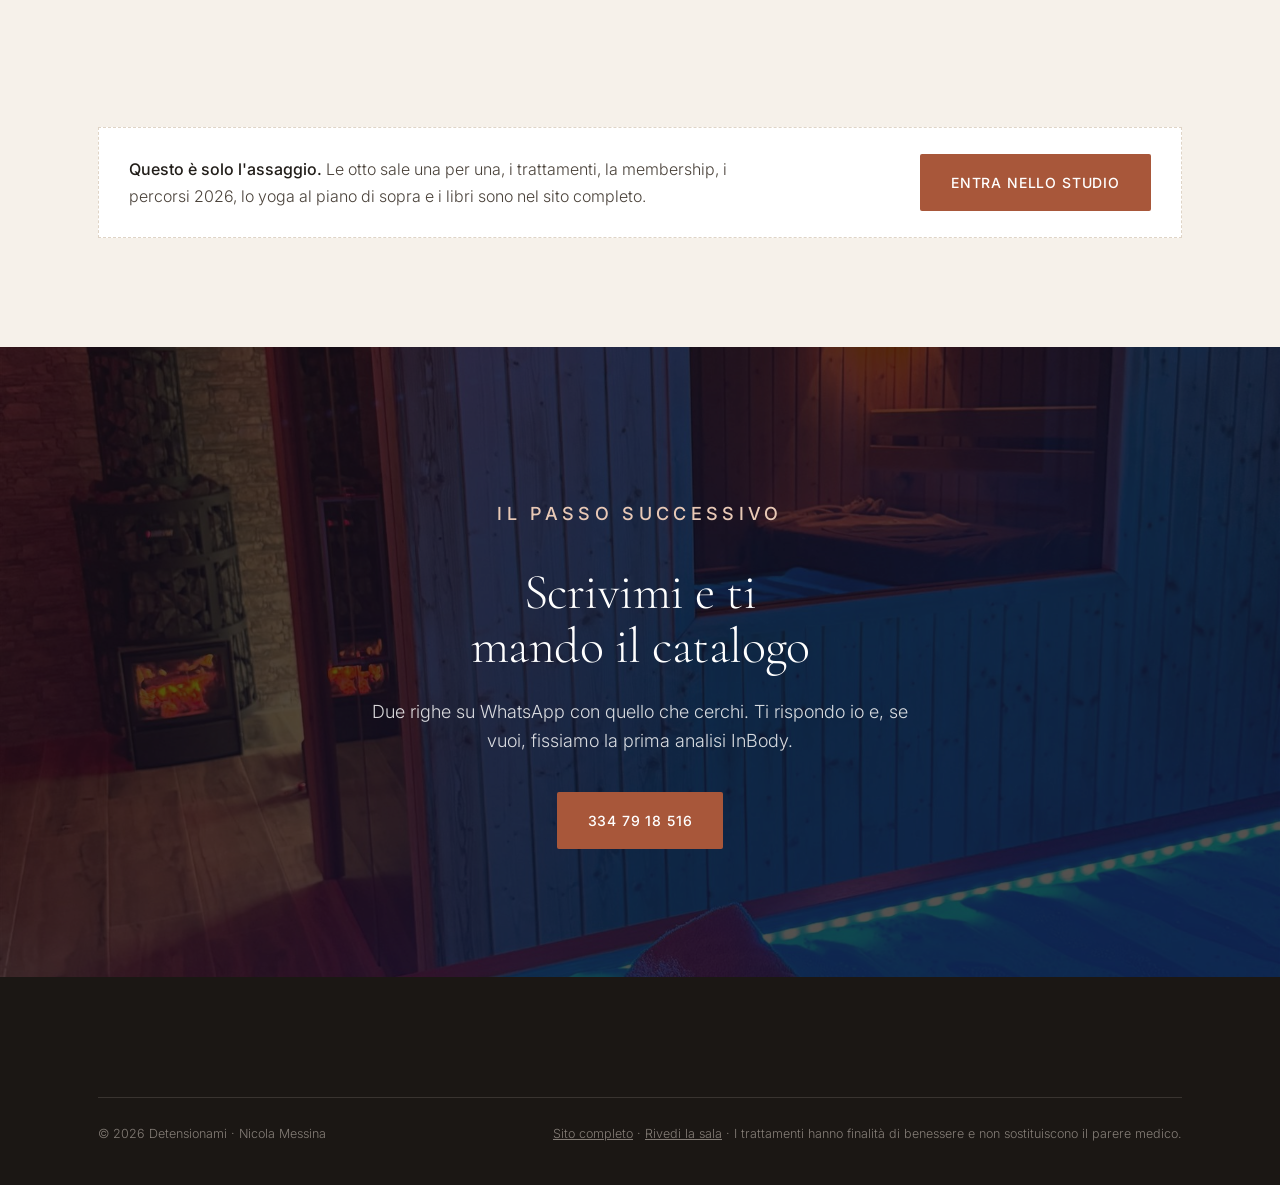
==== commit 7fd4b0b6: "Biosauna: pietre restano sulla stufa, buco del lettino vero, pareti al bordo foto, frasi casino/comp" ====
--- a/index.html
+++ b/index.html
@@ -198,8 +198,8 @@
   </div>
 </footer>
 
-<script src="salt.js?v=3"></script>
-<script src="biosauna.js?v=3"></script>
+<script src="salt.js?v=4"></script>
+<script src="biosauna.js?v=4"></script>
 <script>
 (function () {
   // ogni accesso apre una sala a caso (o quella scelta con ?sala=...)
@@ -208,23 +208,27 @@
       eyebrow: 'Sala emozionale · sale rosa caldo',
       alt: 'Sala emozionale: lettino LEMI Aemotion sotto il cielo stellato, luce rossa',
       reset: 'Rimetti il sale',
-      phrases: [
+      mess: [
         'Finito di fare casino? Secondo me hai bisogno di rilassarti.',
         'Ti vedo stressato. Vieni a detensionarti.',
         'Il sale lo rimetto a posto io. Tu pensa a respirare.',
-        'Ok, hai vinto. Ora tocca a me: un\'ora in sala emozionale.',
-        'Terza volta che svuoti il lettino. Ti aspetto, davvero.'
-      ]
+        'Ok, hai vinto. Ora tocca a me: un\'ora in sala emozionale.'
+      ],
+      praise: []
     },
     biosauna: {
       eyebrow: 'Sala biosauna · pietre calde',
       alt: 'Cabina biosauna in legno con lettino, telo e pietre calde',
       reset: 'Rimetti le pietre',
-      phrases: [
+      mess: [
         'Hai finito di tirare sassi? Sdraiati, il vapore lo faccio io.',
+        'Ti vedo stressato. Trenta gradi e due mani: vieni a detensionarti.',
         'Le pietre servono calde sulla schiena, non per terra. Vieni.',
-        'Ti vedo stressato. Trenta gradi e due mani: vieni a detensionarti.',
-        'Ok, la stufa è piena. Ora tocca a te: un\'ora in biosauna.'
+        'Terza volta che svuoti il lettino. Ti aspetto, davvero.'
+      ],
+      praise: [
+        'Bravo: pietre sulla stufa, vapore, silenzio. Ora basta giocare, ti aspetto.',
+        'Hai capito come funziona. Il resto lo faccio io: vieni in biosauna.'
       ]
     }
   };
@@ -242,18 +246,25 @@
   document.querySelector('.caption .eyebrow').textContent = cfg.eyebrow;
   document.getElementById('scoldReset').textContent = cfg.reset;
 
-  // frasi diverse a ogni visita, per sala
+  // frasi: famiglia "casino" o "complimenti" secondo quello che fai; cambiano a ogni visita e a ogni ripetizione
   var visit = 0;
   try { visit = parseInt(localStorage.getItem('dt-visit-' + id) || '0', 10); localStorage.setItem('dt-visit-' + id, String(visit + 1)); } catch (e) {}
-  document.getElementById('scoldText').textContent = cfg.phrases[Math.min(visit, cfg.phrases.length - 1)];
-
+  var shownCount = { mess: 0, praise: 0 }, lastKind = null;
+  function say(kind) {
+    var list = cfg[kind]; if (!list.length) return;
+    document.getElementById('scoldText').textContent = list[(visit + shownCount[kind]) % list.length];
+    shownCount[kind]++; lastKind = kind;
+    scold.classList.add('show');
+  }
   var room = mod.init(canvas, stage);
-  var scold = document.getElementById('scold'), shown = false;
-  room.onChange(function (mess) {
-    if (shown) return;
-    if (mess >= 0.5) { shown = true; scold.classList.add('show'); }   // almeno metà del "casino" possibile
+  var scold = document.getElementById('scold');
+  room.onChange(function (st) {
+    if (typeof st === 'number') st = { mess: st, praise: 0 };
+    if (scold.classList.contains('show')) return;
+    if (st.praise >= 1 && lastKind !== 'praise') say('praise');
+    else if (st.mess >= 0.5 && lastKind !== 'mess') say('mess');
   });
-  document.getElementById('scoldReset').addEventListener('click', function () { scold.classList.remove('show'); shown = false; room.reset(); });
+  document.getElementById('scoldReset').addEventListener('click', function () { scold.classList.remove('show'); lastKind = null; room.reset(); });
   document.getElementById('scoldGo').addEventListener('click', function () { scold.classList.remove('show'); });
 
   // la simulazione gira solo quando la pre-home è visibile
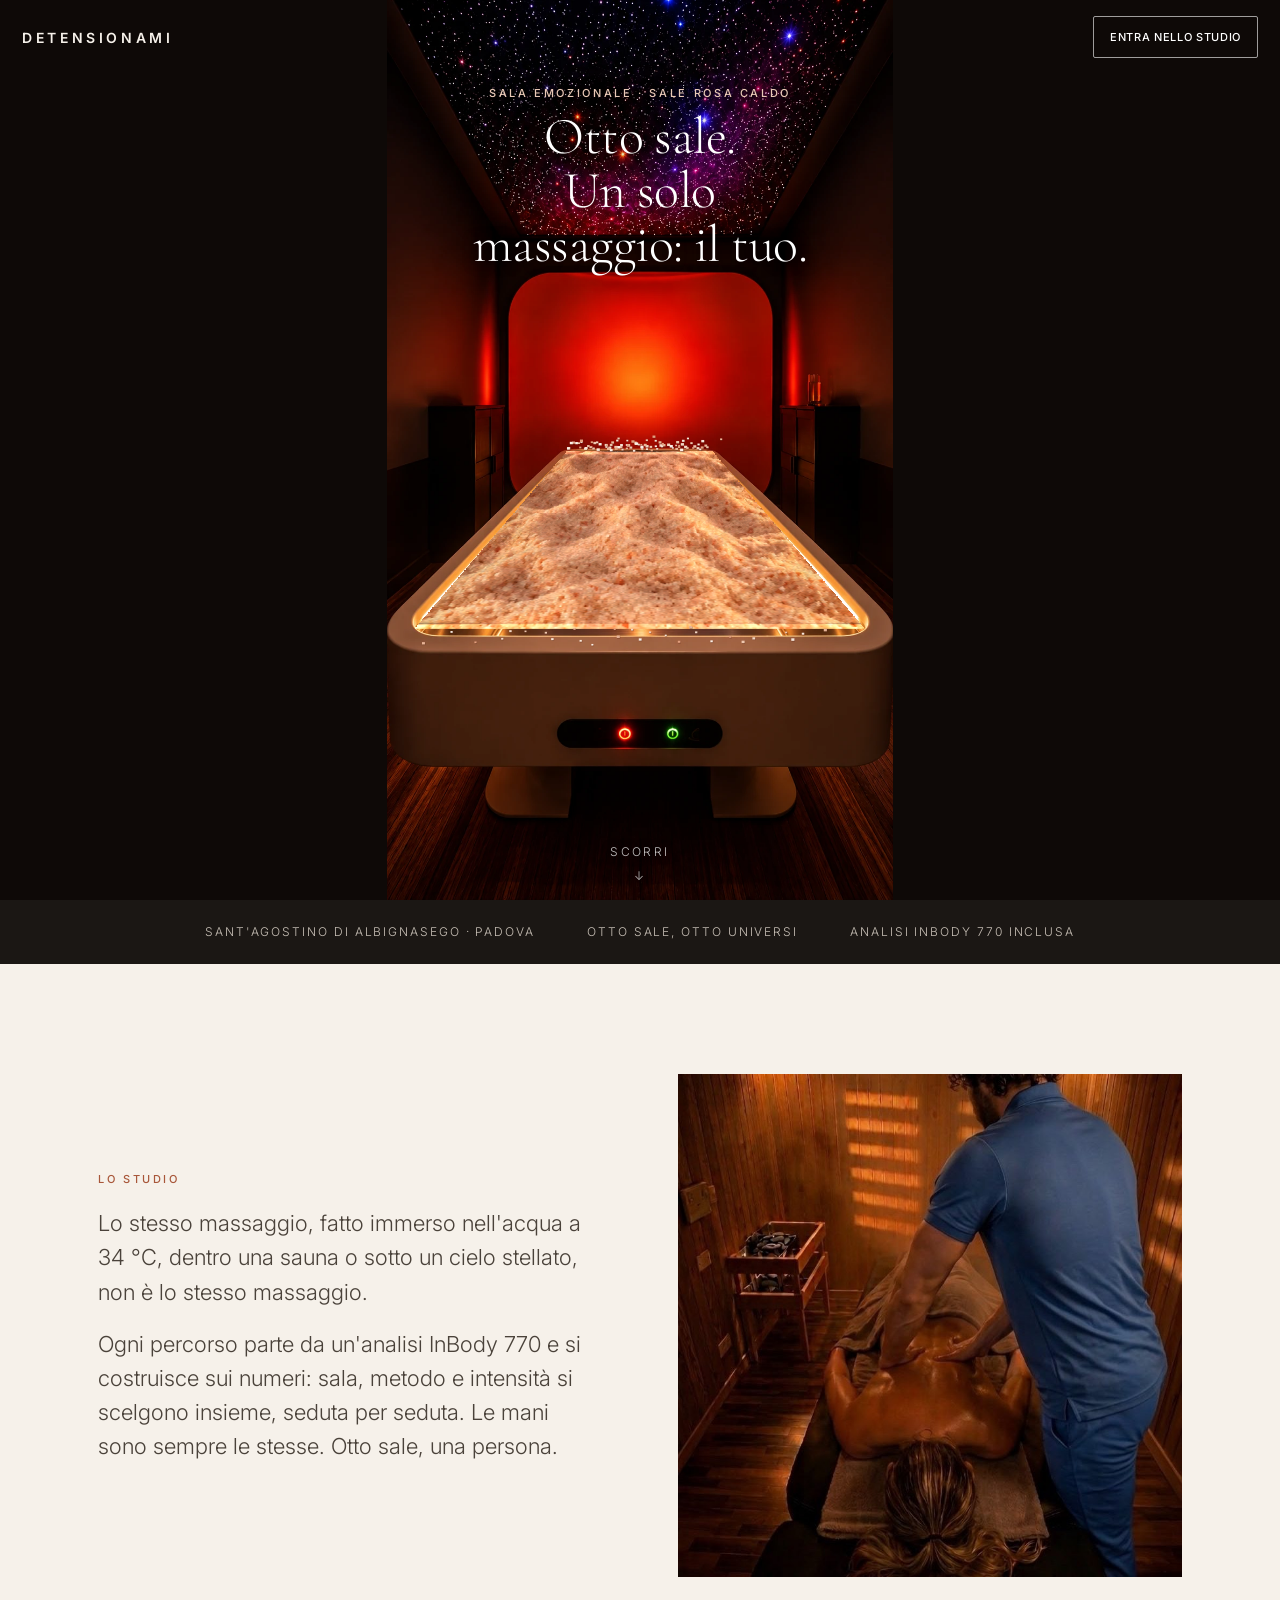
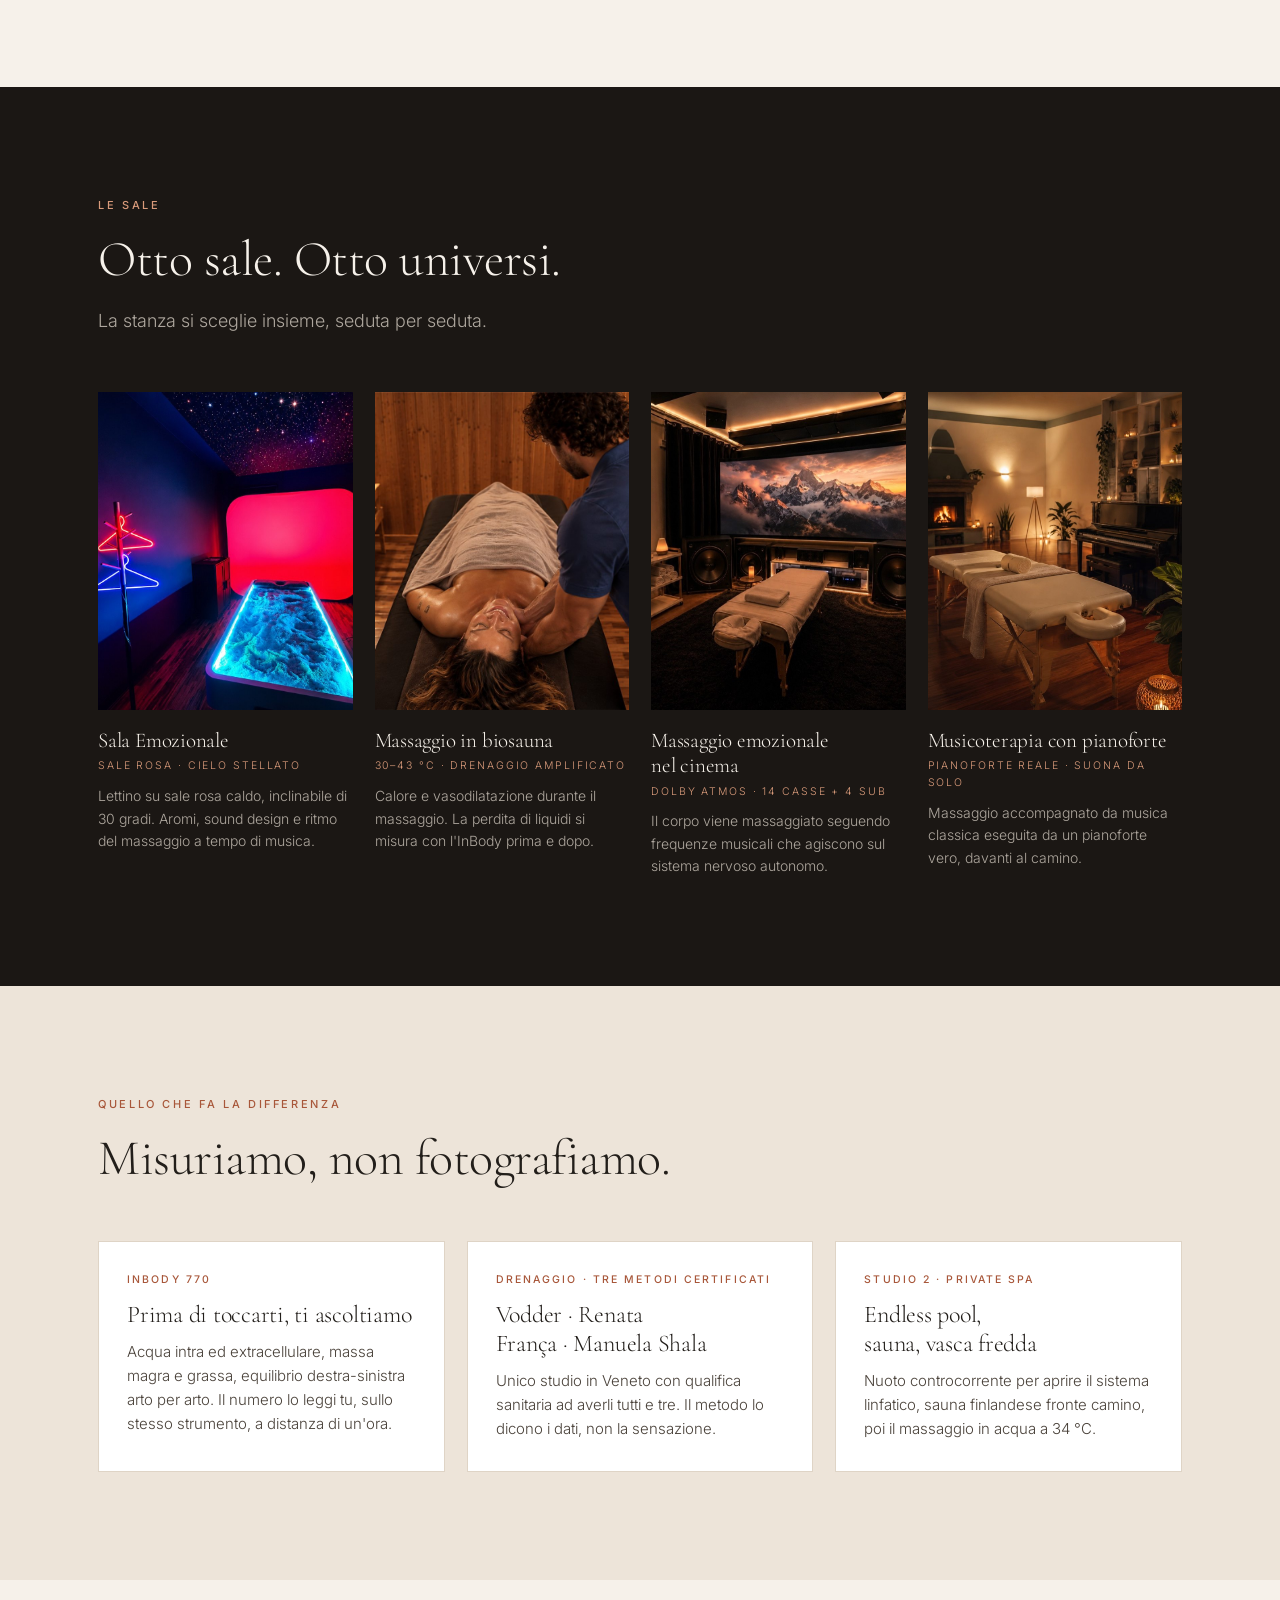
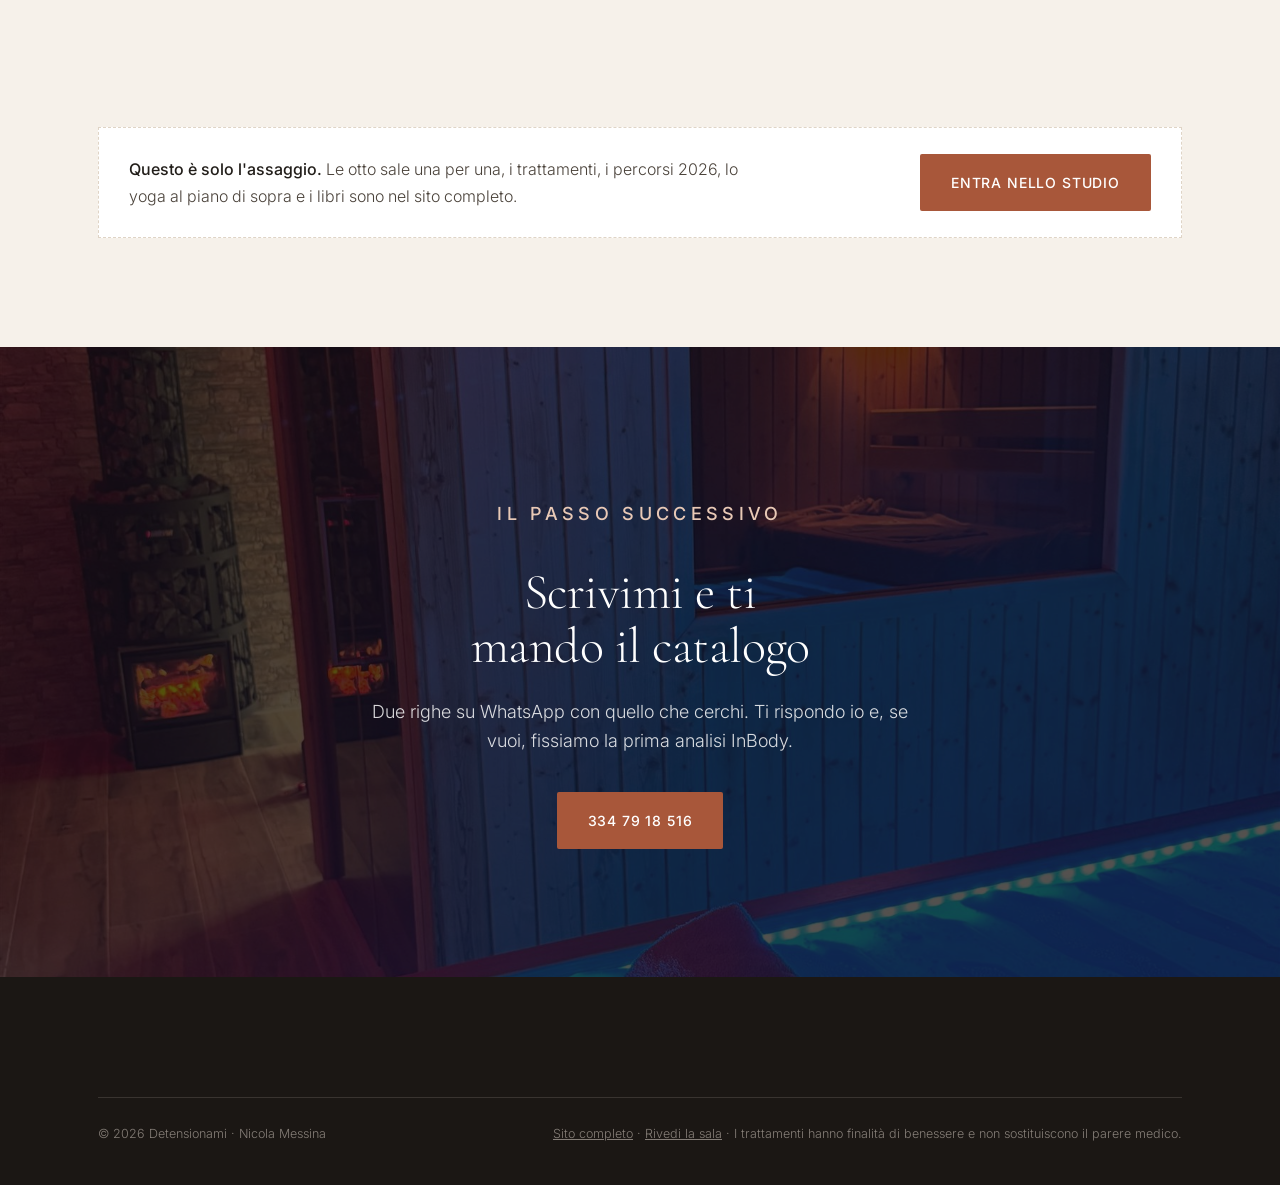
==== commit 47802686: "Sito: pagina membership disattivata (non rimossa) Co-Authored-By: Claude Fable 5.1 <noreply@anthropi" ====
--- a/index.html
+++ b/index.html
@@ -171,7 +171,7 @@
   <section>
     <div class="wrap">
       <div class="price-note">
-        <p><strong>Questo è solo l'assaggio.</strong> Le otto sale una per una, i trattamenti, la membership, i percorsi 2026, lo yoga al piano di sopra e i libri sono nel sito completo.</p>
+        <p><strong>Questo è solo l'assaggio.</strong> Le otto sale una per una, i trattamenti, i percorsi 2026, lo yoga al piano di sopra e i libri sono nel sito completo.</p>
         <a class="btn btn-primary" href="studio/">Entra nello studio</a>
       </div>
     </div>
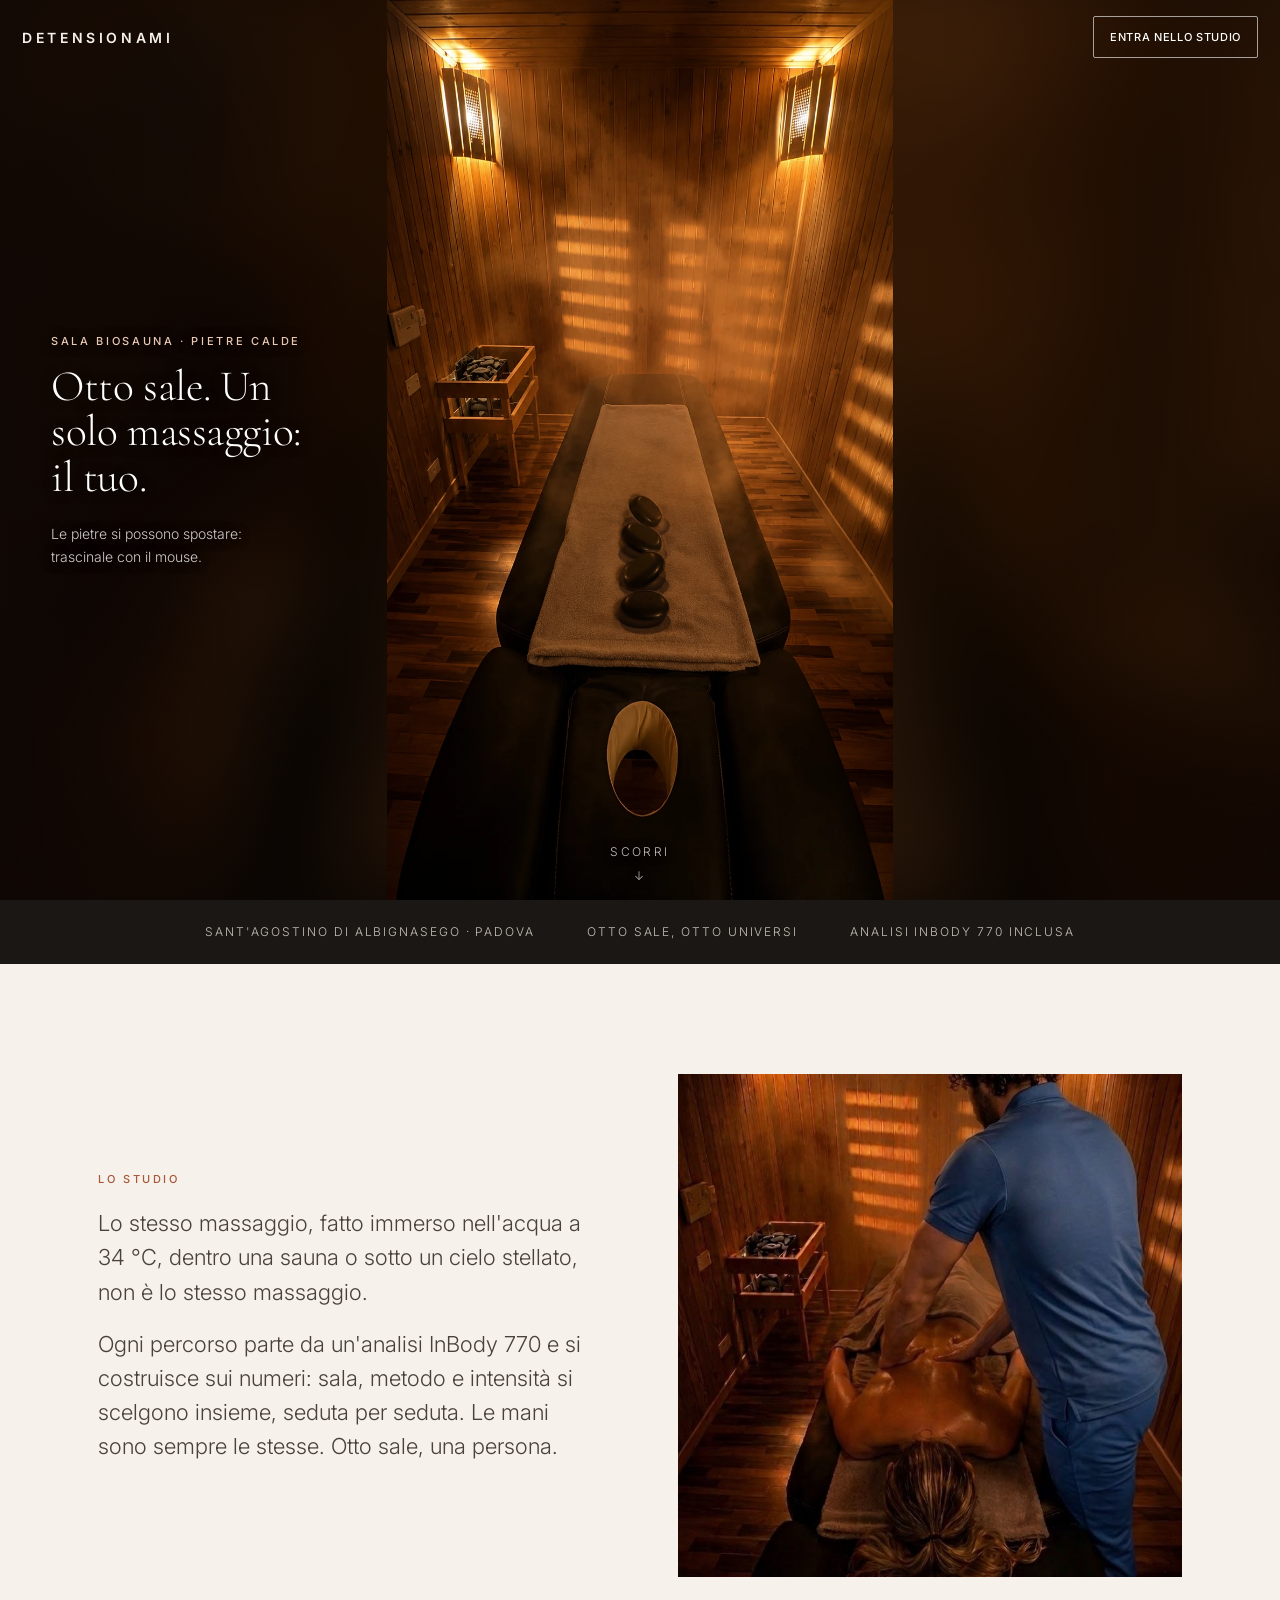
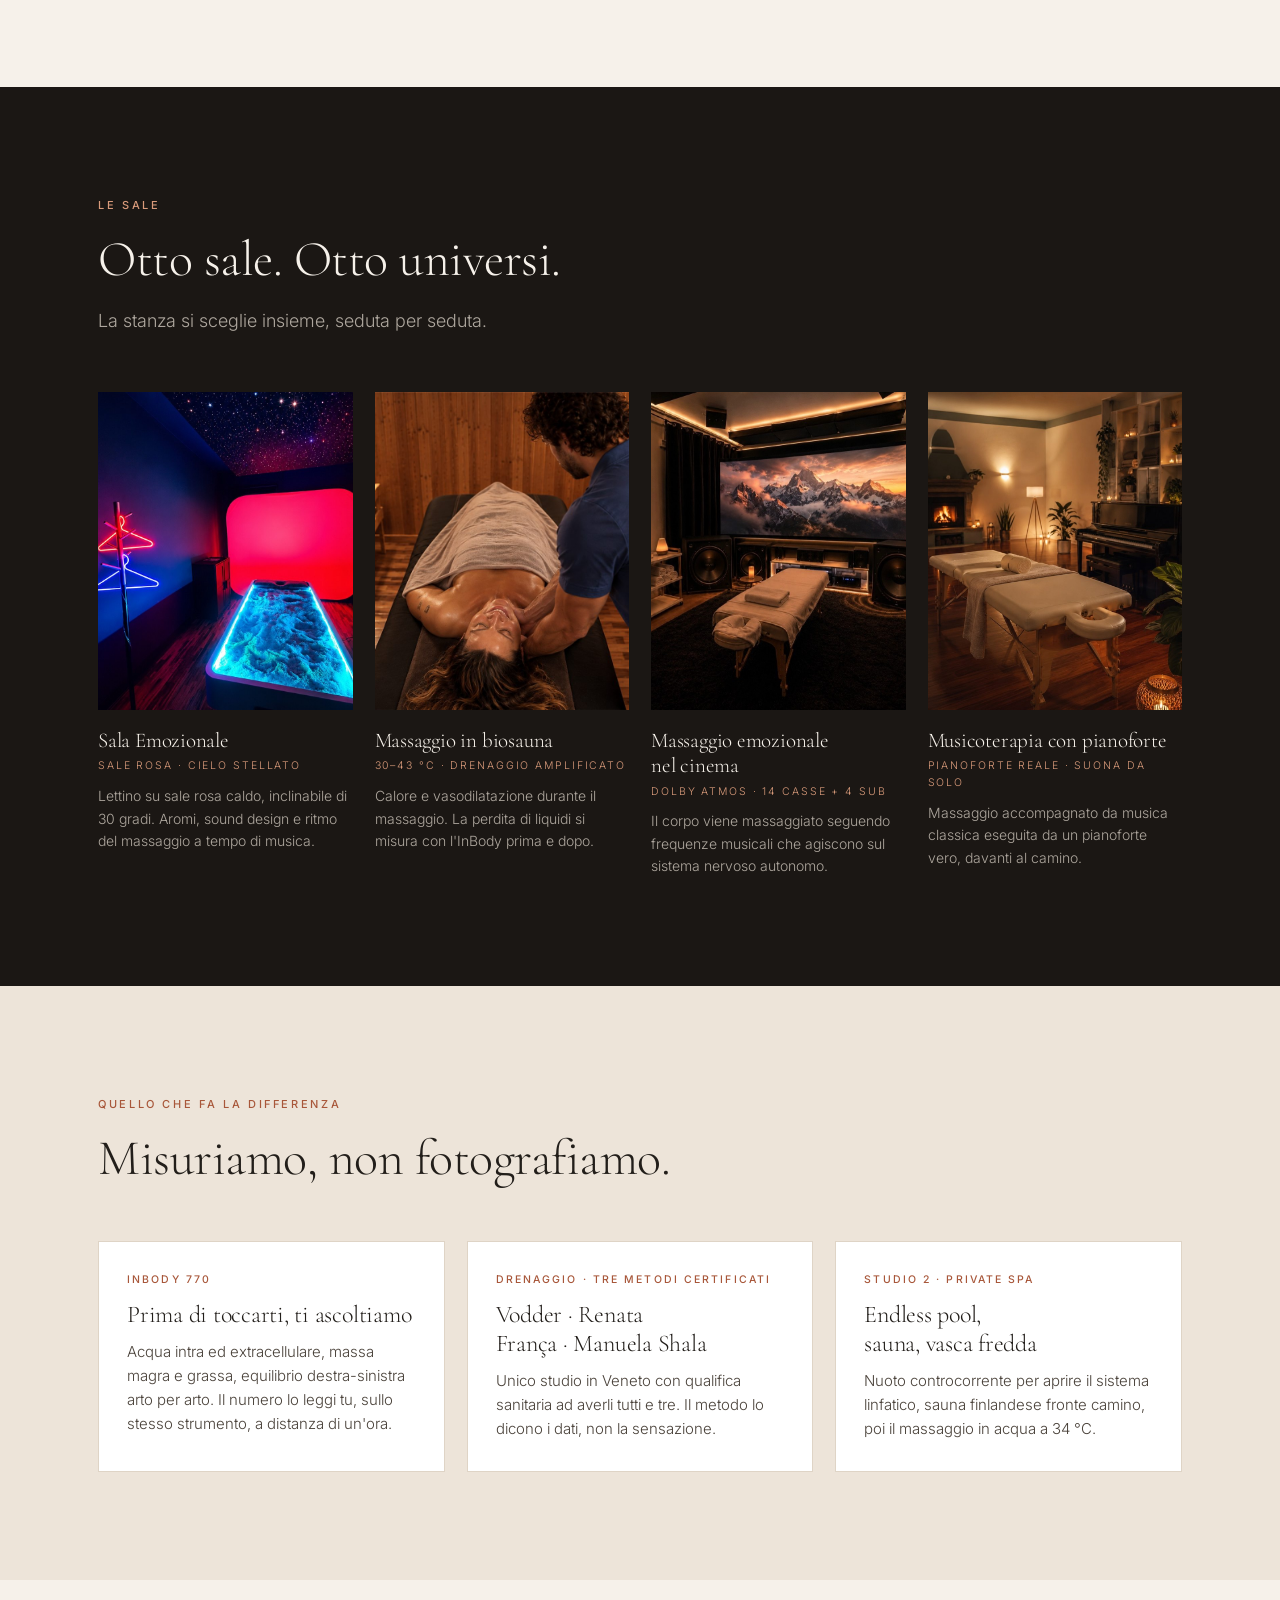
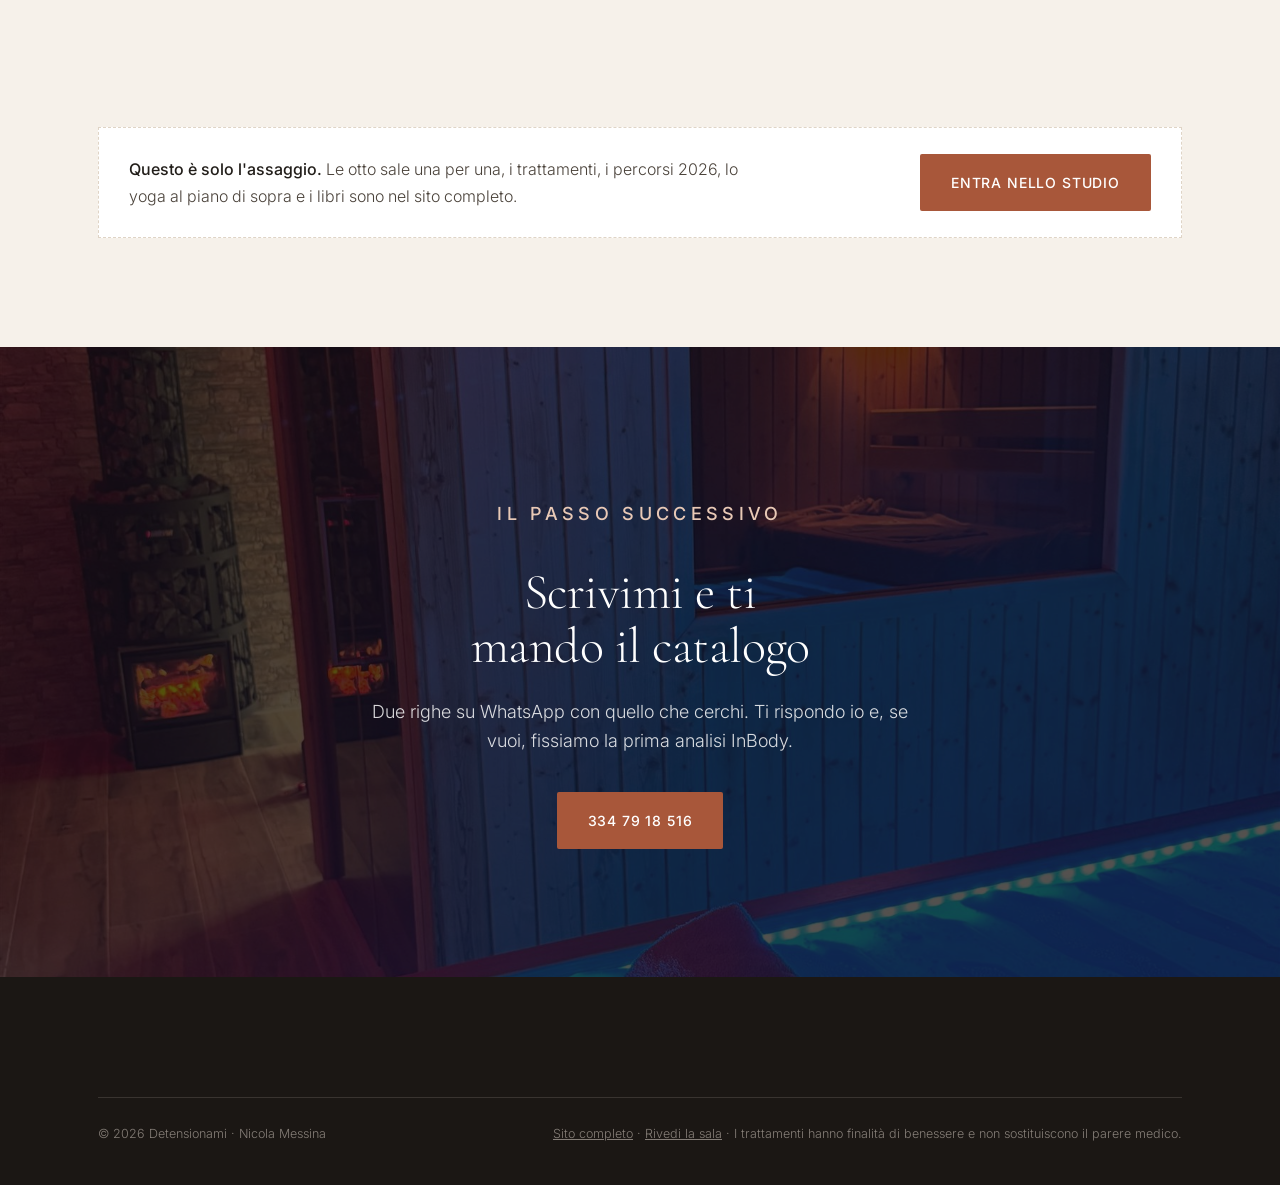
==== commit ff3e6d32: "Pre-home: layout per monitor orizzontali (1440/1920/2K) La foto del lettino è verticale: sui monitor" ====
--- a/index.html
+++ b/index.html
@@ -33,6 +33,32 @@
   .prehome .caption h1{font-size:clamp(28px,7vw,52px); color:#fff; max-width:14ch; margin:0 auto}
   .prehome .caption p.hint{margin:12px auto 0; font-size:14px; color:rgba(255,255,255,.8); max-width:30ch}
   @keyframes bob{0%,100%{transform:translateY(0)}50%{transform:translateY(6px)}}
+  .prehome img.room-bg{display:none}
+  .prehome .caption p.hint{display:none}
+
+  /* ---------- monitor orizzontali (1280, 1440, 1920, 2K, 4K) ----------
+     la foto è verticale: resta intera al centro, le fasce ai lati si riempiono con la stessa foto
+     sfocata e il titolo passa nella colonna di sinistra (larga quanto la fascia: --img-x la calcola il JS) */
+  @media (min-aspect-ratio: 1/1) and (min-width: 1000px){
+    .prehome img.room-bg{
+      display:block; position:absolute; left:-6%; top:-6%; width:112%; height:112%; max-width:none;
+      object-fit:cover; object-position:center 60%;
+      filter:blur(42px) brightness(.34) saturate(1.15); pointer-events:none; user-select:none;
+    }
+    .prehome::before{
+      content:''; position:absolute; inset:0; z-index:1; pointer-events:none;
+      background:linear-gradient(to right, rgba(14,9,7,.55) 0%, rgba(14,9,7,0) 45%, rgba(14,9,7,0) 55%, rgba(14,9,7,.35) 100%);
+    }
+    .prehome canvas{z-index:2}
+    .prehome .caption{
+      top:0; bottom:0; right:auto; width:max(var(--img-x, 40%), 30%);
+      display:flex; flex-direction:column; justify-content:center; align-items:flex-start;
+      text-align:left; padding:0 clamp(28px,4vw,72px); text-shadow:0 1px 12px rgba(0,0,0,.6);
+    }
+    .prehome .caption .eyebrow{margin-bottom:14px}
+    .prehome .caption h1{margin:0; font-size:clamp(34px,3.4vw,66px); max-width:12ch}
+    .prehome .caption p.hint{display:block; margin:22px 0 0; max-width:28ch; font-size:14px}
+  }
 
   /* ---------- il messaggio ---------- */
   .scold{
@@ -57,6 +83,7 @@
 
 <!-- ================= PRE-HOME ================= -->
 <header class="prehome" id="prehome">
+  <img class="room-bg" src="" alt="" aria-hidden="true">
   <img class="room" src="" alt="">
   <canvas id="salt" aria-hidden="true"></canvas>
 
@@ -68,6 +95,7 @@
   <div class="caption">
     <p class="eyebrow">Sala emozionale · sale rosa caldo</p>
     <h1>Otto sale. Un solo massaggio: il tuo.</h1>
+    <p class="hint" id="hint"></p>
   </div>
   <div class="scroll-cue">Scorri</div>
 
@@ -208,6 +236,7 @@
       eyebrow: 'Sala emozionale · sale rosa caldo',
       alt: 'Sala emozionale: lettino LEMI Aemotion sotto il cielo stellato, luce rossa',
       reset: 'Rimetti il sale',
+      hint: 'Il sale si può toccare: trascinalo con il mouse.',
       mess: [
         'Finito di fare casino? Secondo me hai bisogno di rilassarti.',
         'Ti vedo stressato. Vieni a detensionarti.',
@@ -220,6 +249,7 @@
       eyebrow: 'Sala biosauna · pietre calde',
       alt: 'Cabina biosauna in legno con lettino, telo e pietre calde',
       reset: 'Rimetti le pietre',
+      hint: 'Le pietre si possono spostare: trascinale con il mouse.',
       mess: [
         'Hai finito di tirare sassi? Sdraiati, il vapore lo faccio io.',
         'Ti vedo stressato. Trenta gradi e due mani: vieni a detensionarti.',
@@ -243,6 +273,8 @@
 
   var stage = document.getElementById('prehome'), canvas = document.getElementById('salt'), img = stage.querySelector('img.room');
   img.src = mod.photo; img.alt = cfg.alt;
+  stage.querySelector('img.room-bg').src = mod.photo;
+  document.getElementById('hint').textContent = cfg.hint;
   document.querySelector('.caption .eyebrow').textContent = cfg.eyebrow;
   document.getElementById('scoldReset').textContent = cfg.reset;
 
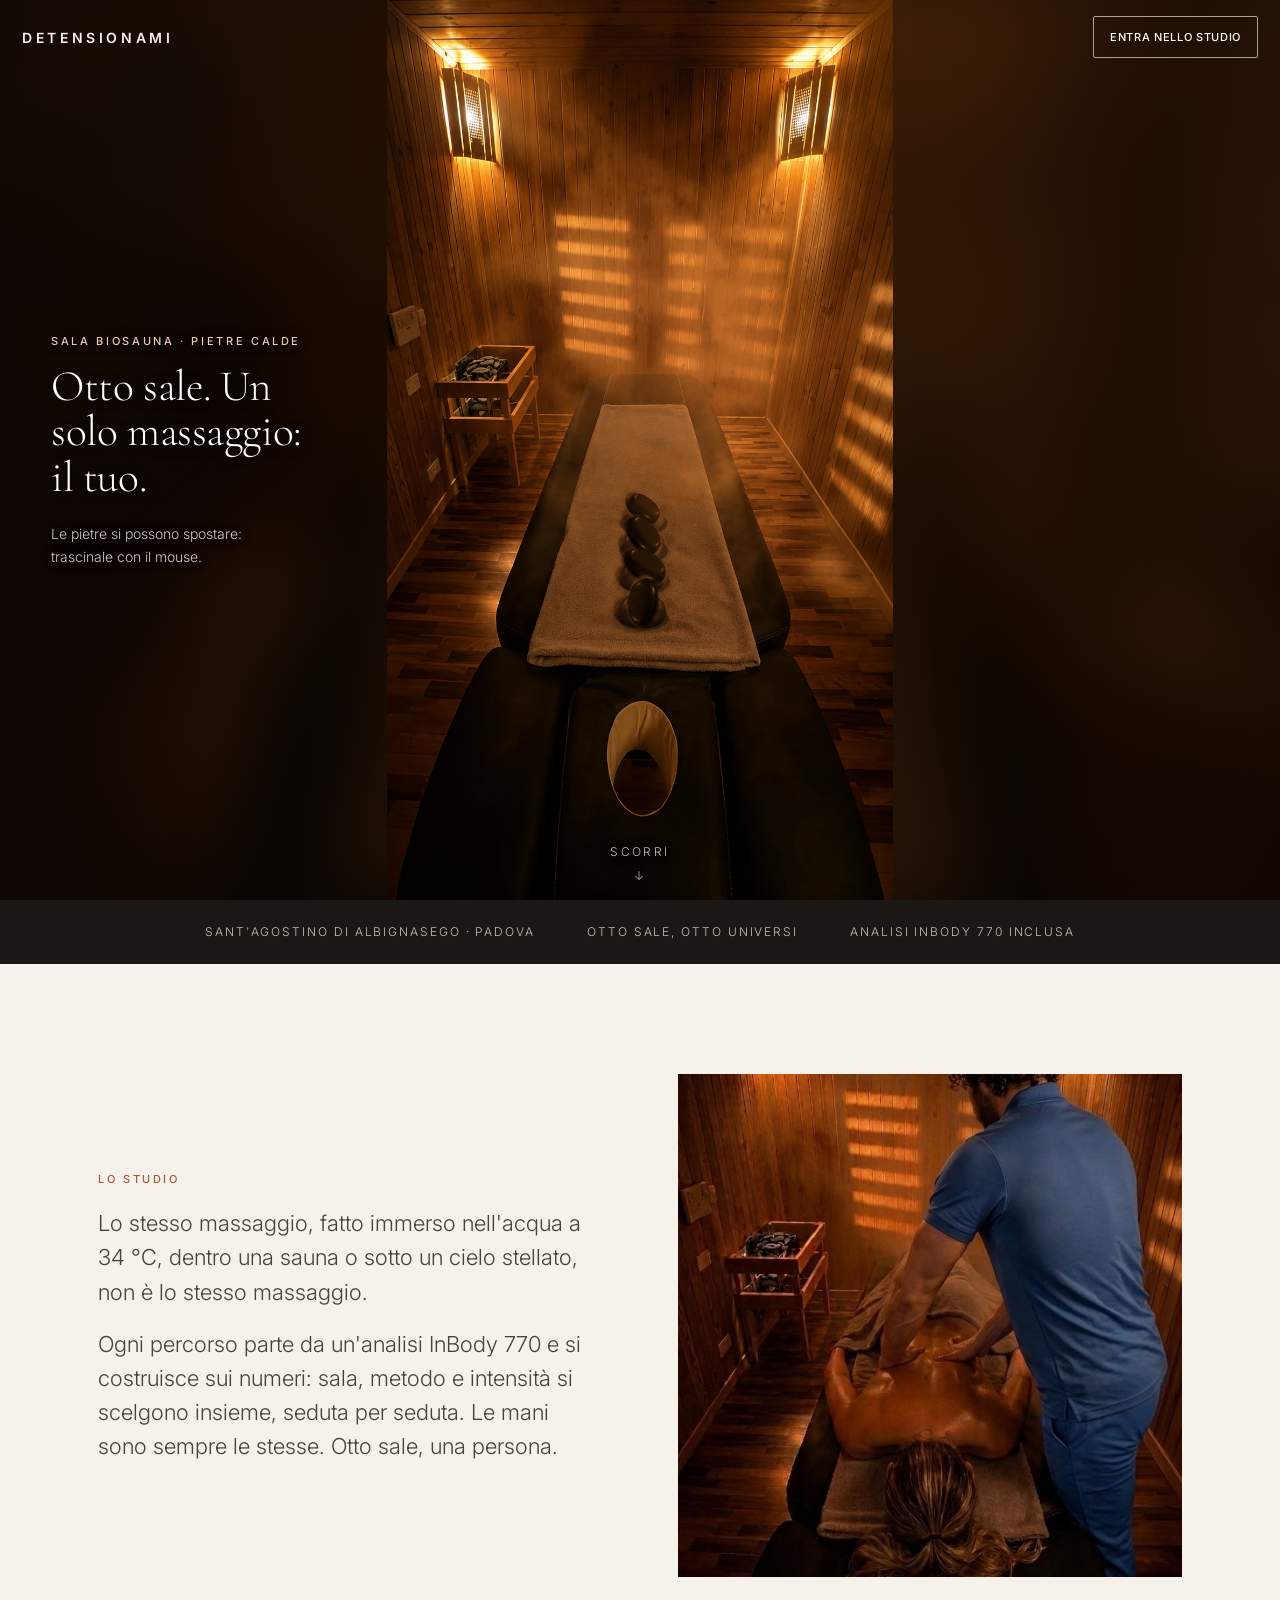
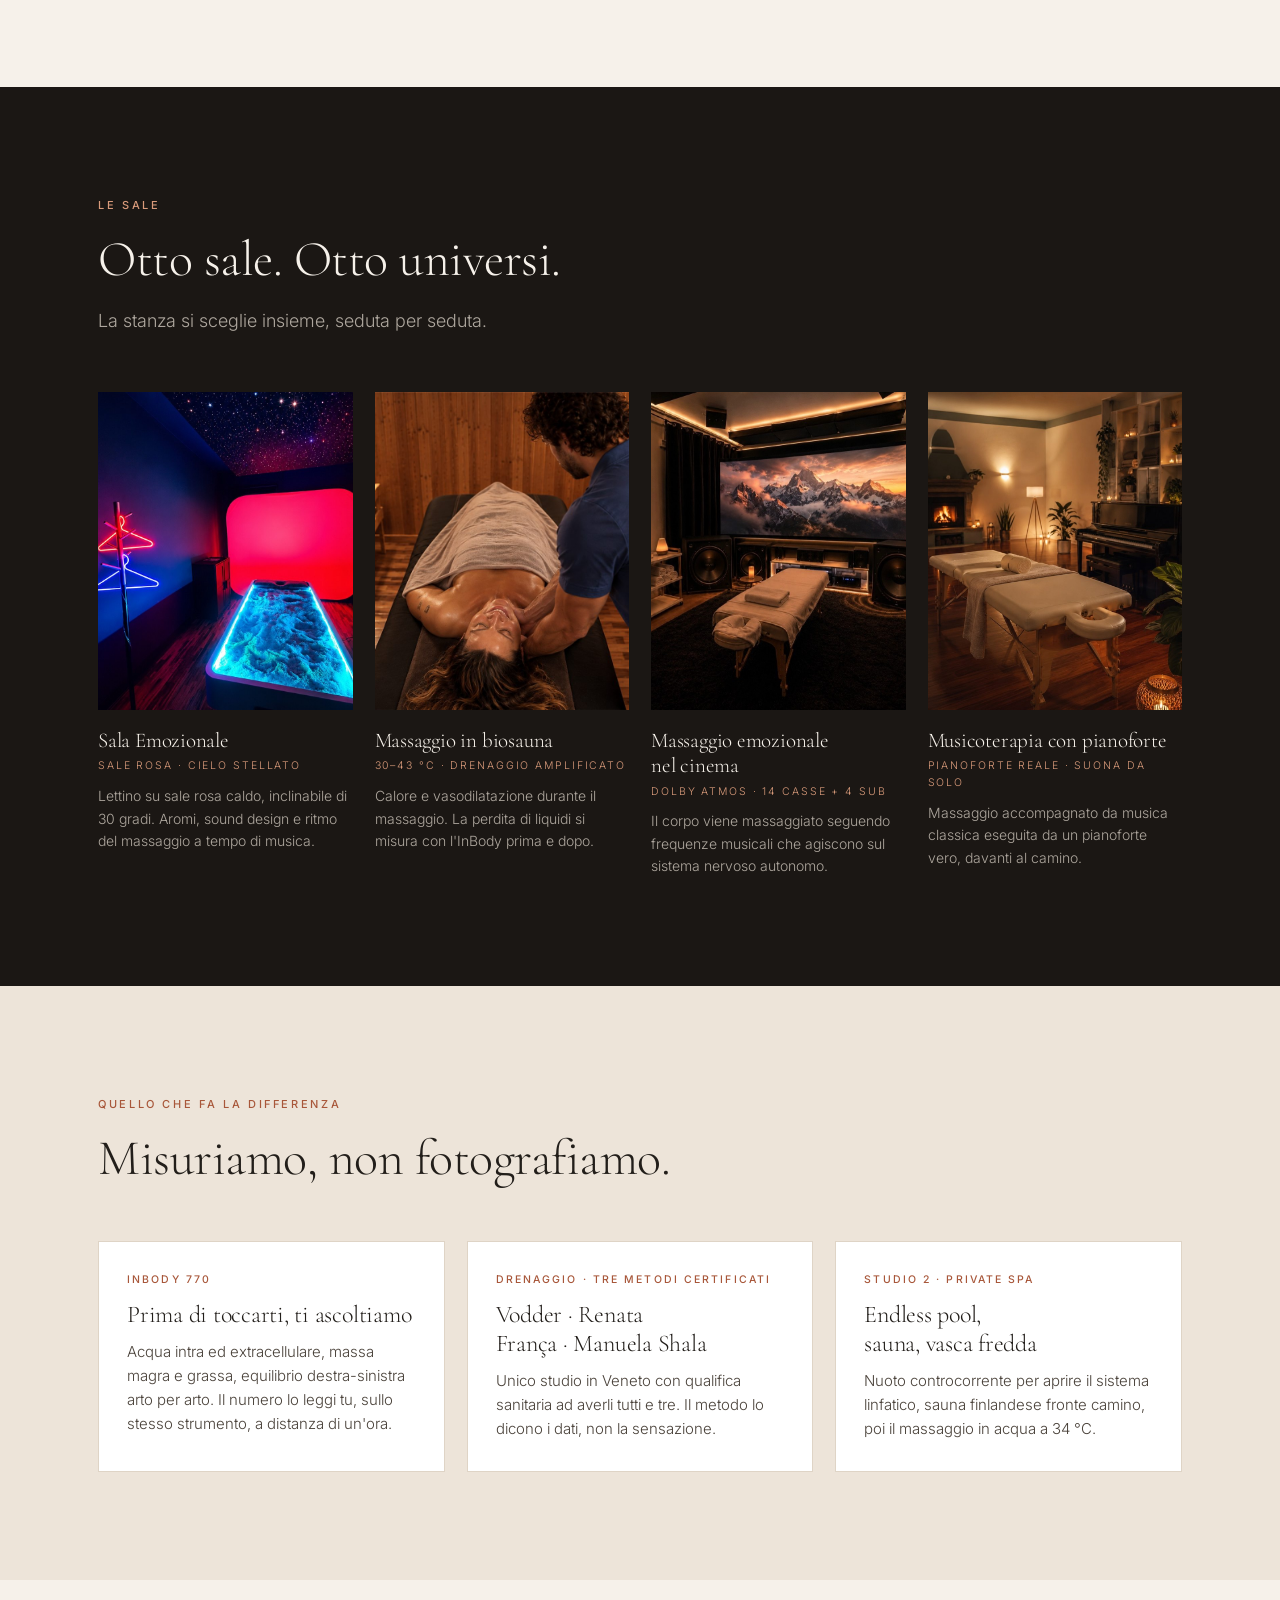
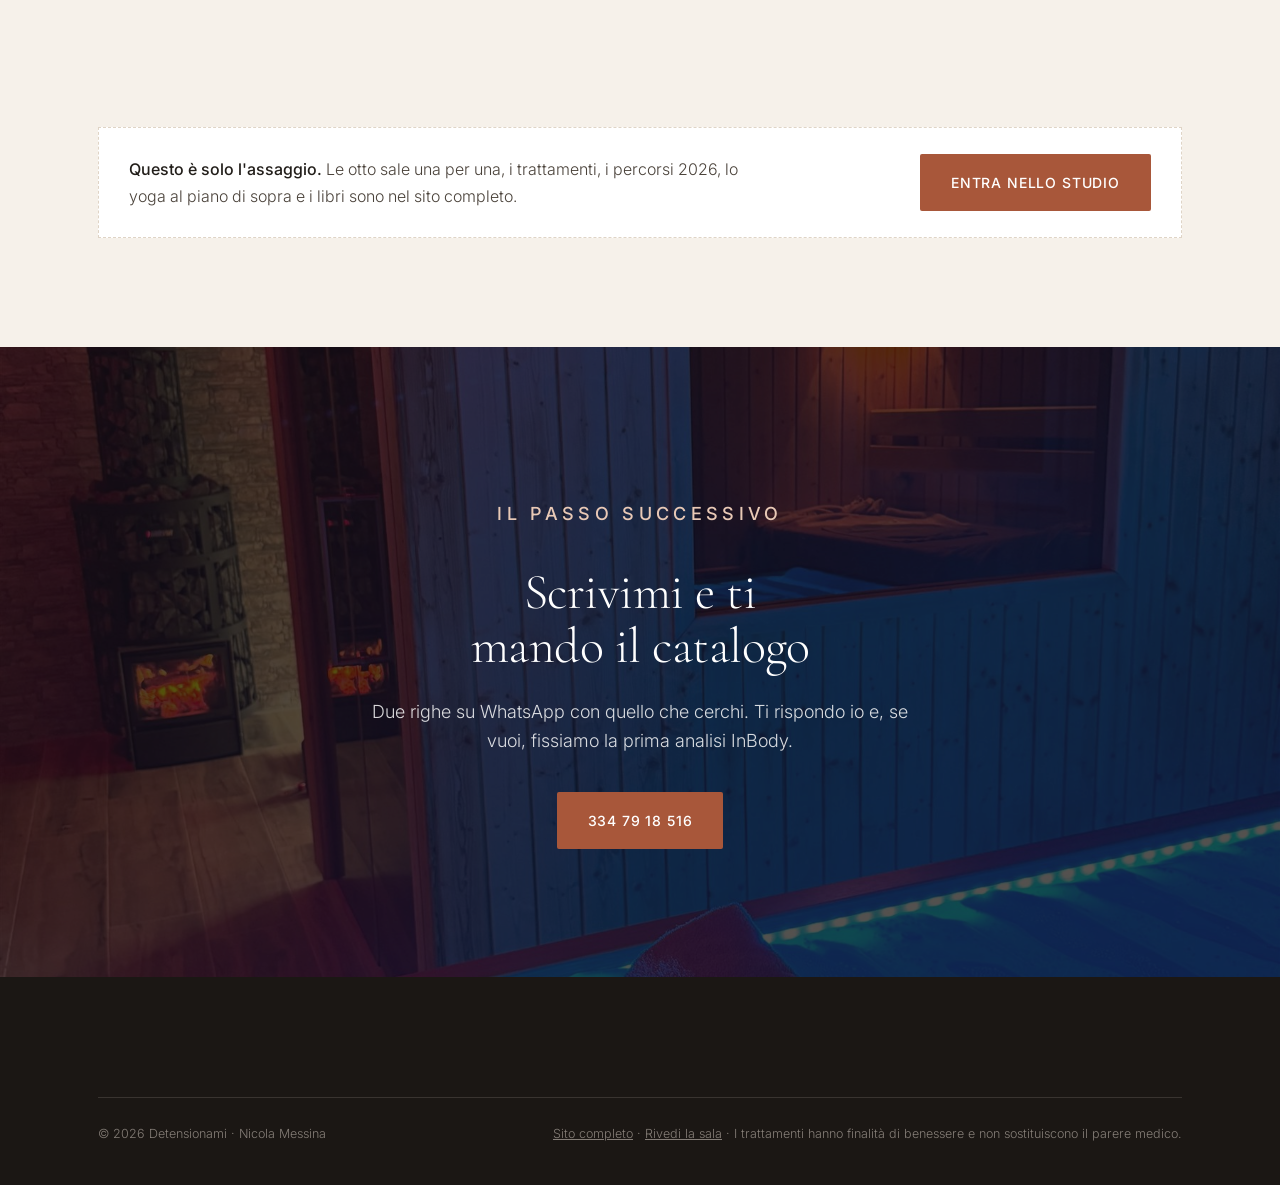
==== commit fbffd2d6: "Sito: le otto sale, una pagina ciascuna Otto pagine in studio/sale/ (cinema, pianoforte, emozionale," ====
--- a/index.html
+++ b/index.html
@@ -144,25 +144,25 @@
       <div class="room-grid">
         <div class="room">
           <img src="img/emozionale.jpg" alt="Sala emozionale con lettino su sale rosa e cielo stellato">
-          <h3>Sala Emozionale</h3>
+          <h3><a href="studio/sale/emozionale.html" style="text-decoration:none">Sala Emozionale</a></h3>
           <p class="room-tag">Sale rosa · cielo stellato</p>
           <p>Lettino su sale rosa caldo, inclinabile di 30 gradi. Aromi, sound design e ritmo del massaggio a tempo di musica.</p>
         </div>
         <div class="room">
           <img src="img/biosauna-trattamento.jpg" alt="Massaggio nella sala biosauna">
-          <h3>Massaggio in biosauna</h3>
+          <h3><a href="studio/sale/biosauna.html" style="text-decoration:none">Massaggio in biosauna</a></h3>
           <p class="room-tag">30–43 °C · drenaggio amplificato</p>
           <p>Calore e vasodilatazione durante il massaggio. La perdita di liquidi si misura con l'InBody prima e dopo.</p>
         </div>
         <div class="room">
           <img src="img/cinema.jpg" alt="Sala cinema con lettino davanti allo schermo">
-          <h3>Massaggio emozionale nel cinema</h3>
+          <h3><a href="studio/sale/cinema.html" style="text-decoration:none">Massaggio emozionale nel cinema</a></h3>
           <p class="room-tag">Dolby Atmos · 14 casse + 4 sub</p>
           <p>Il corpo viene massaggiato seguendo frequenze musicali che agiscono sul sistema nervoso autonomo.</p>
         </div>
         <div class="room">
           <img src="img/pianoforte.jpg" alt="Sala con pianoforte e camino acceso">
-          <h3>Musicoterapia con pianoforte</h3>
+          <h3><a href="studio/sale/pianoforte.html" style="text-decoration:none">Musicoterapia con pianoforte</a></h3>
           <p class="room-tag">Pianoforte reale · suona da solo</p>
           <p>Massaggio accompagnato da musica classica eseguita da un pianoforte vero, davanti al camino.</p>
         </div>
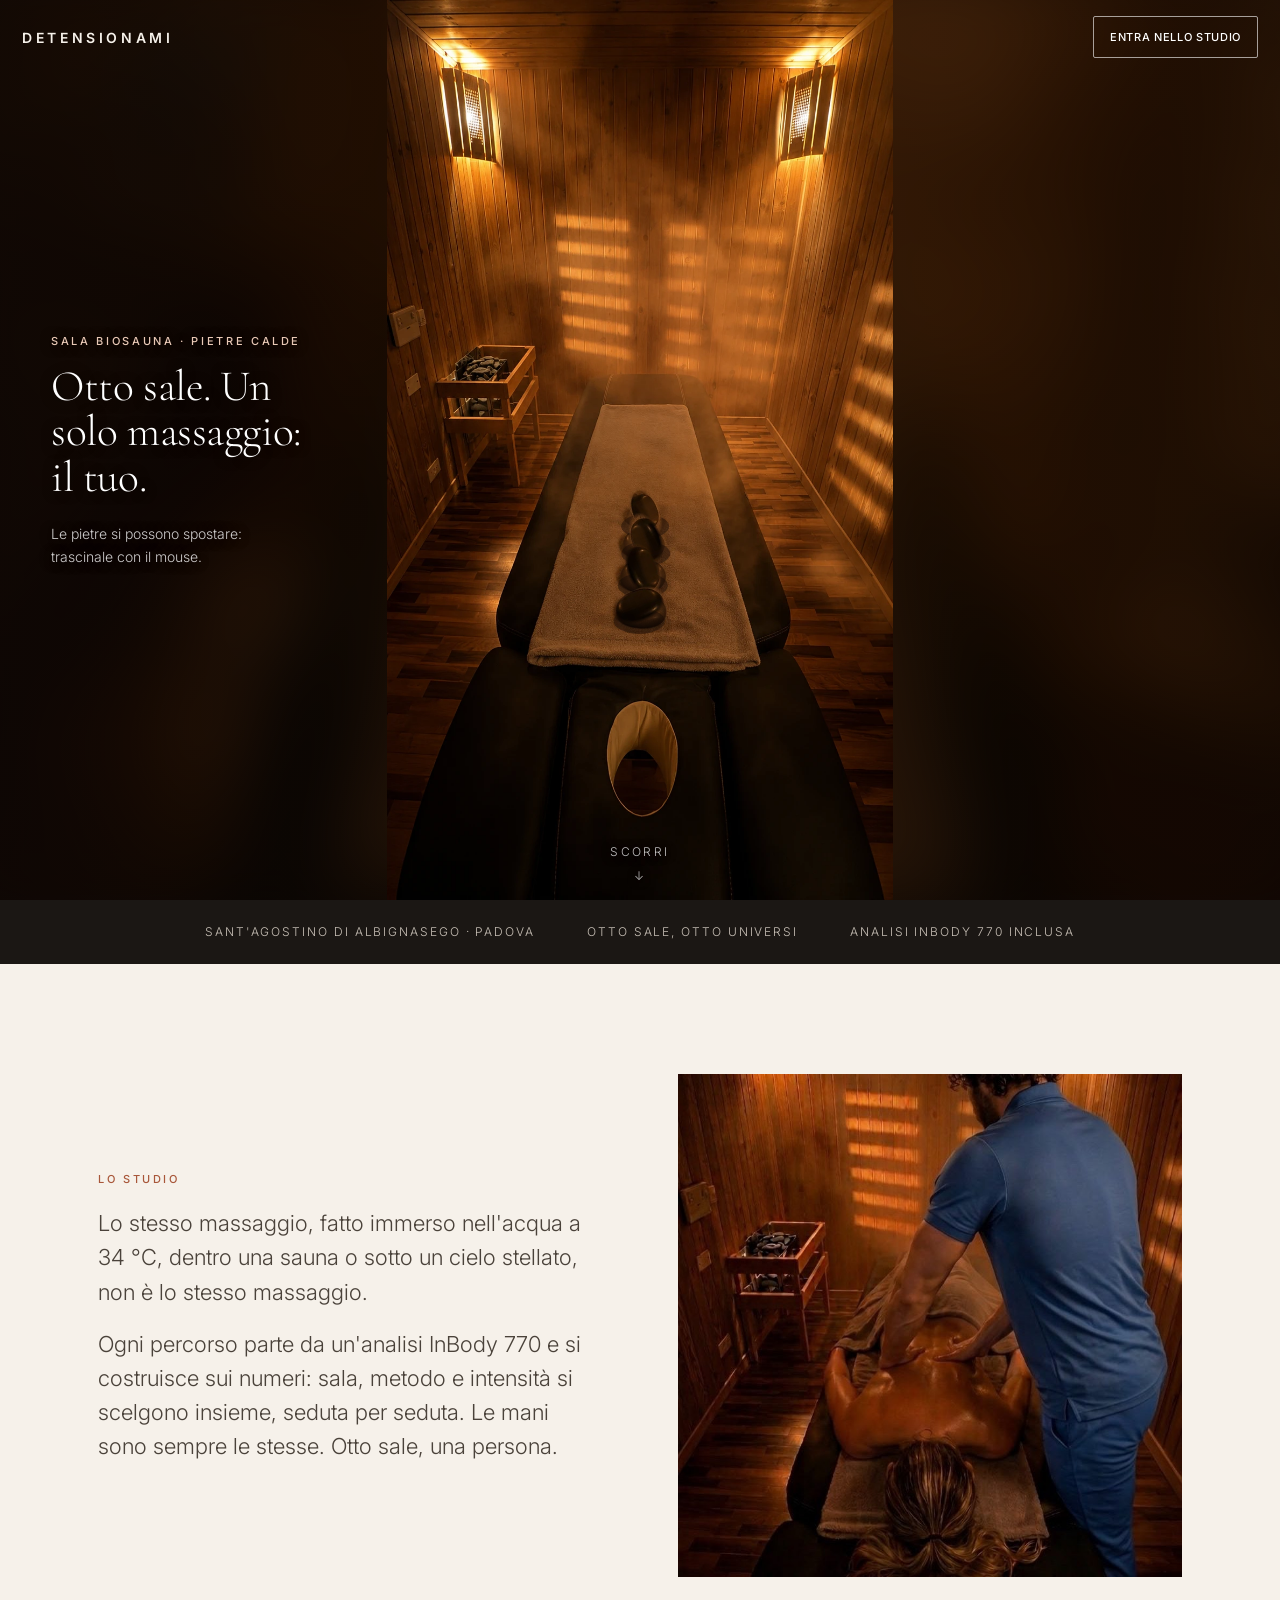
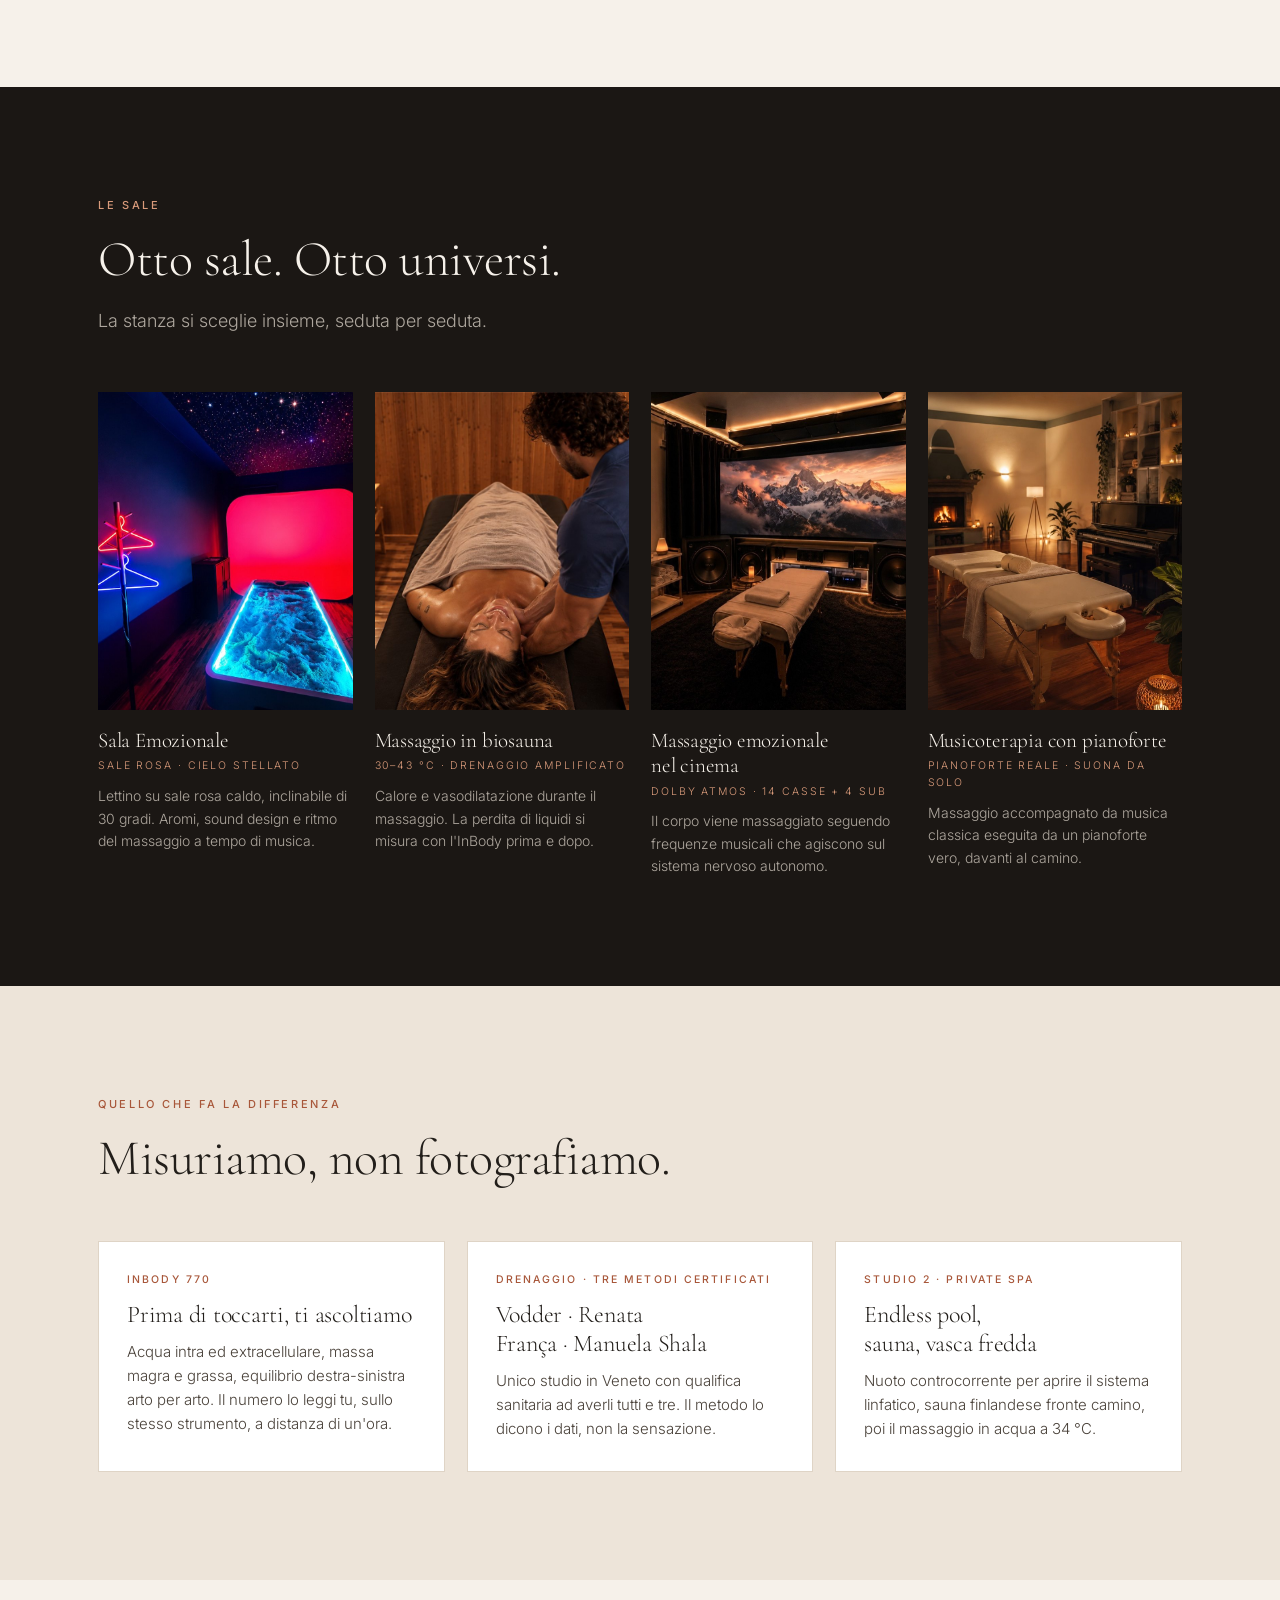
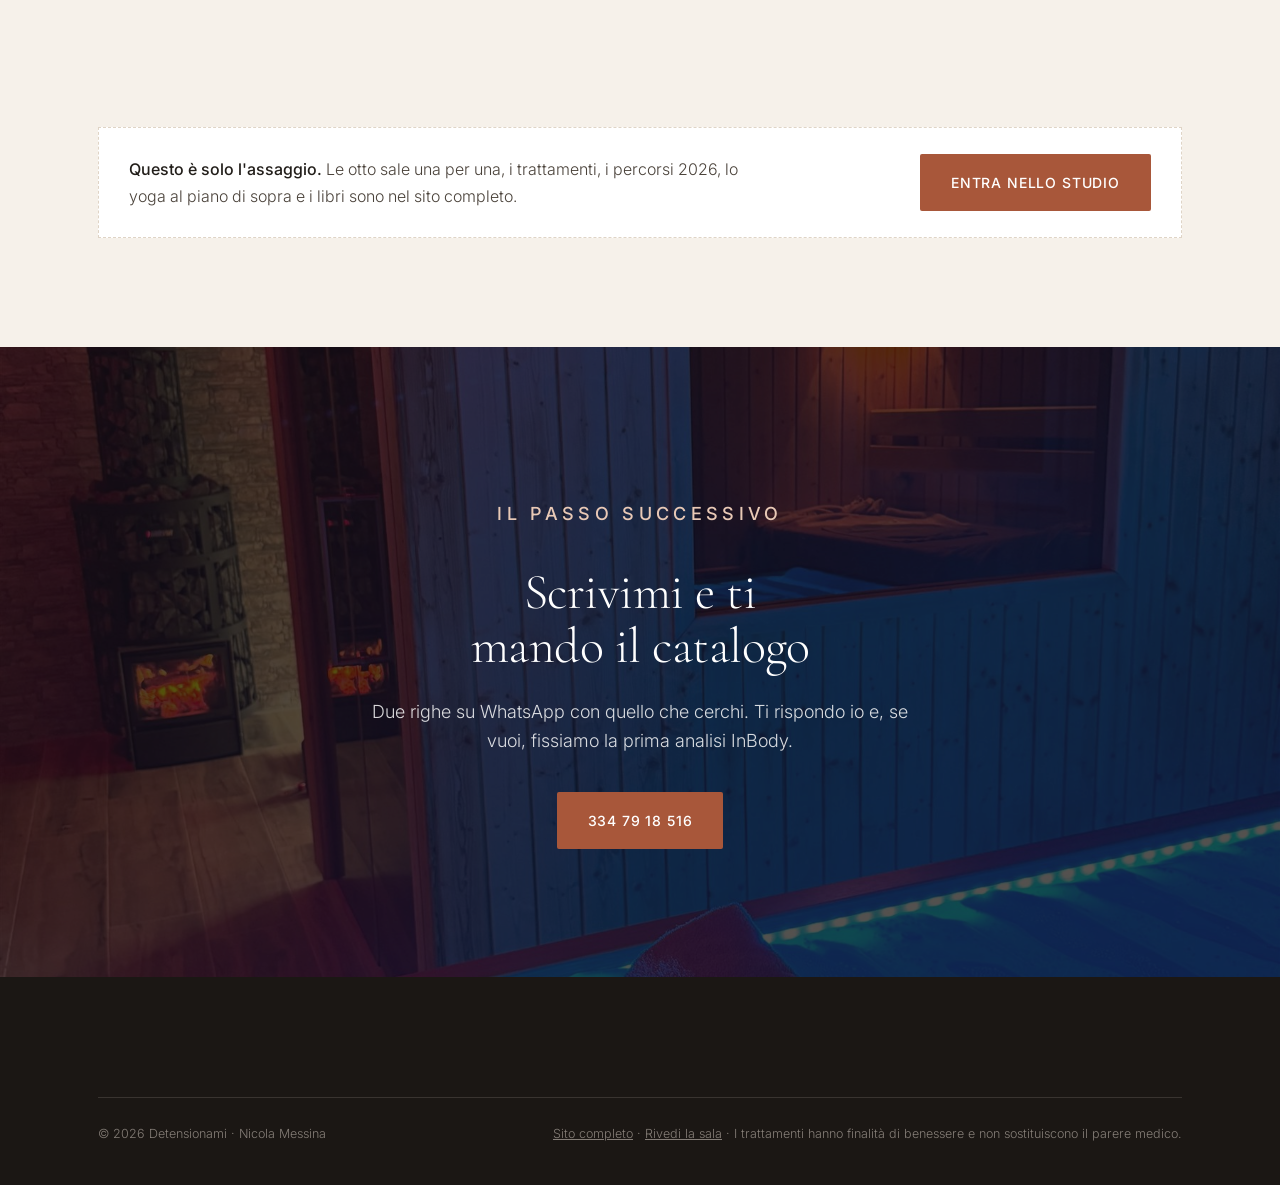
==== commit 142124d2: "Porta un amico: «Ti manda Davide» per chi arriva dal link di un cliente Dal gestionale (CRM-SMART, A" ====
--- a/index.html
+++ b/index.html
@@ -78,6 +78,7 @@
   .site-footer{padding-top:60px}
   @media(max-width:900px){ .nav-links{display:none} }
 </style>
+<script src="/da.js" defer></script>
 </head>
 <body>
 
